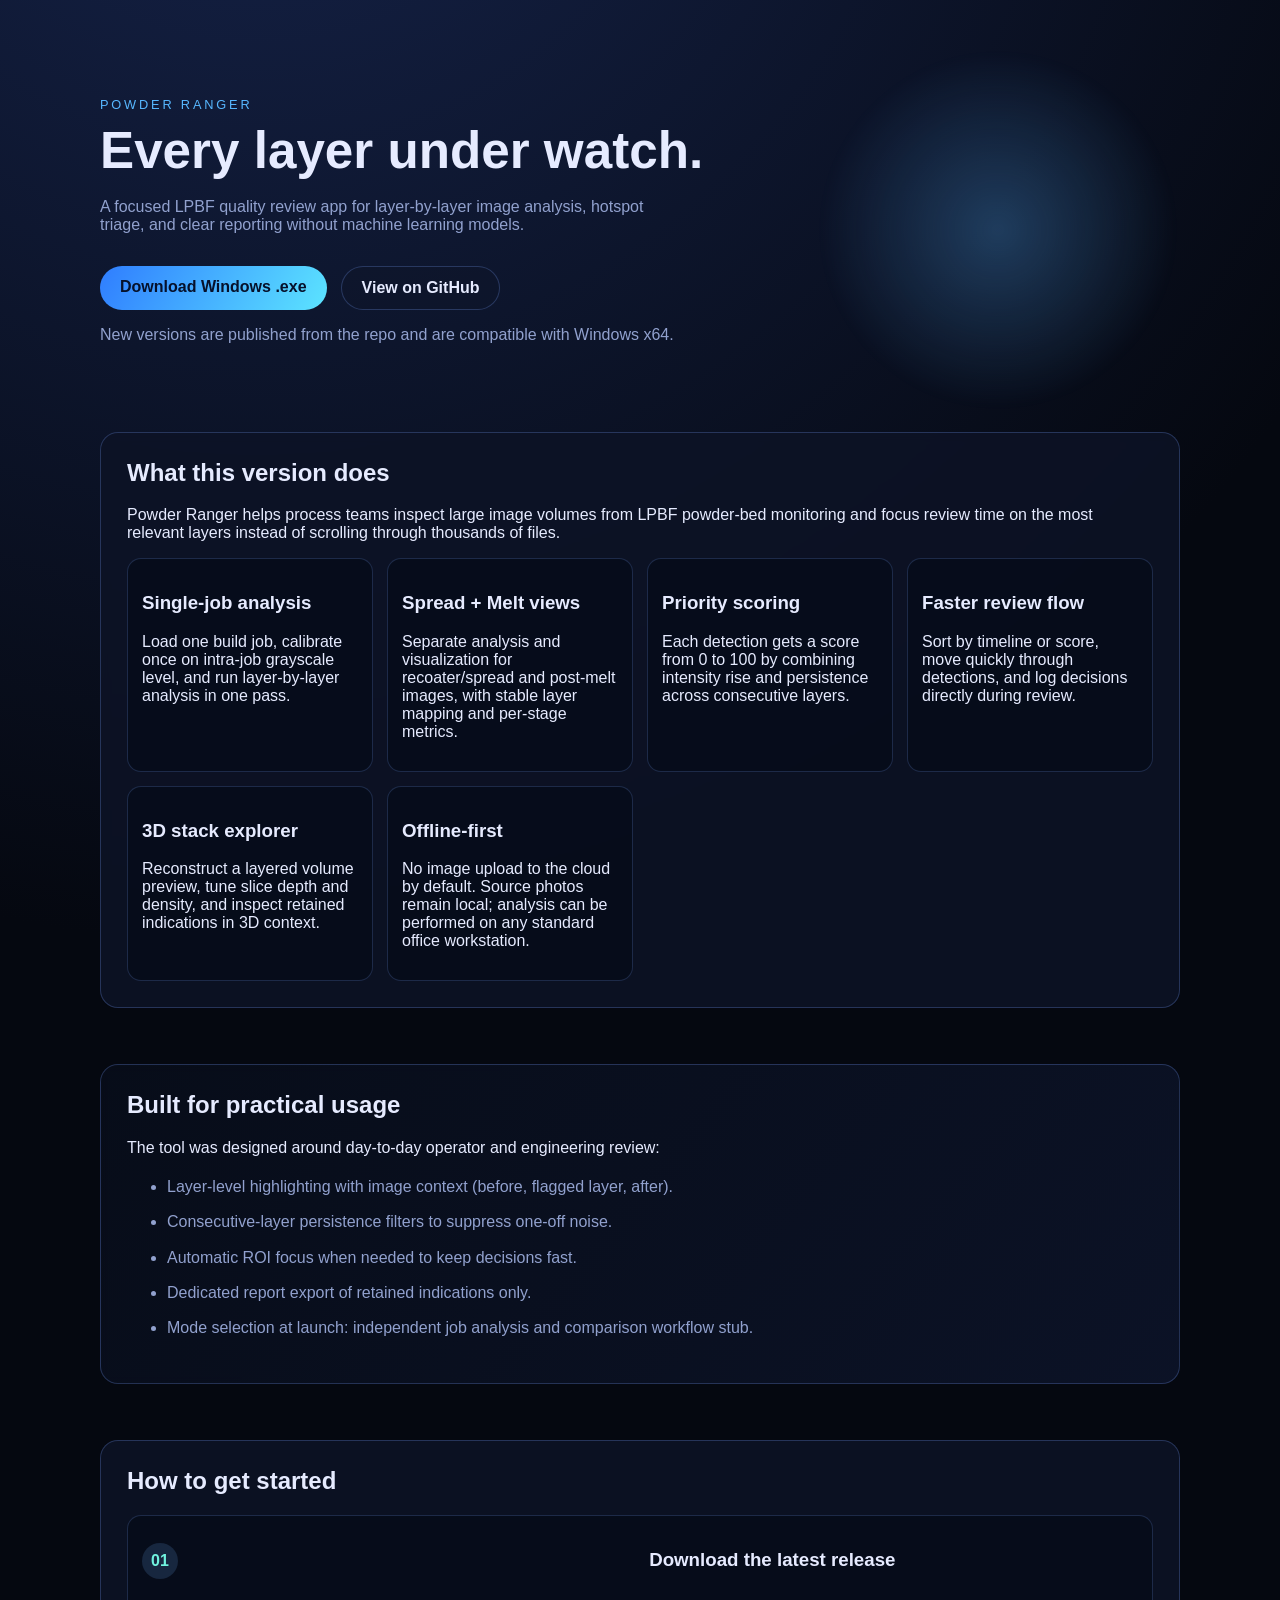
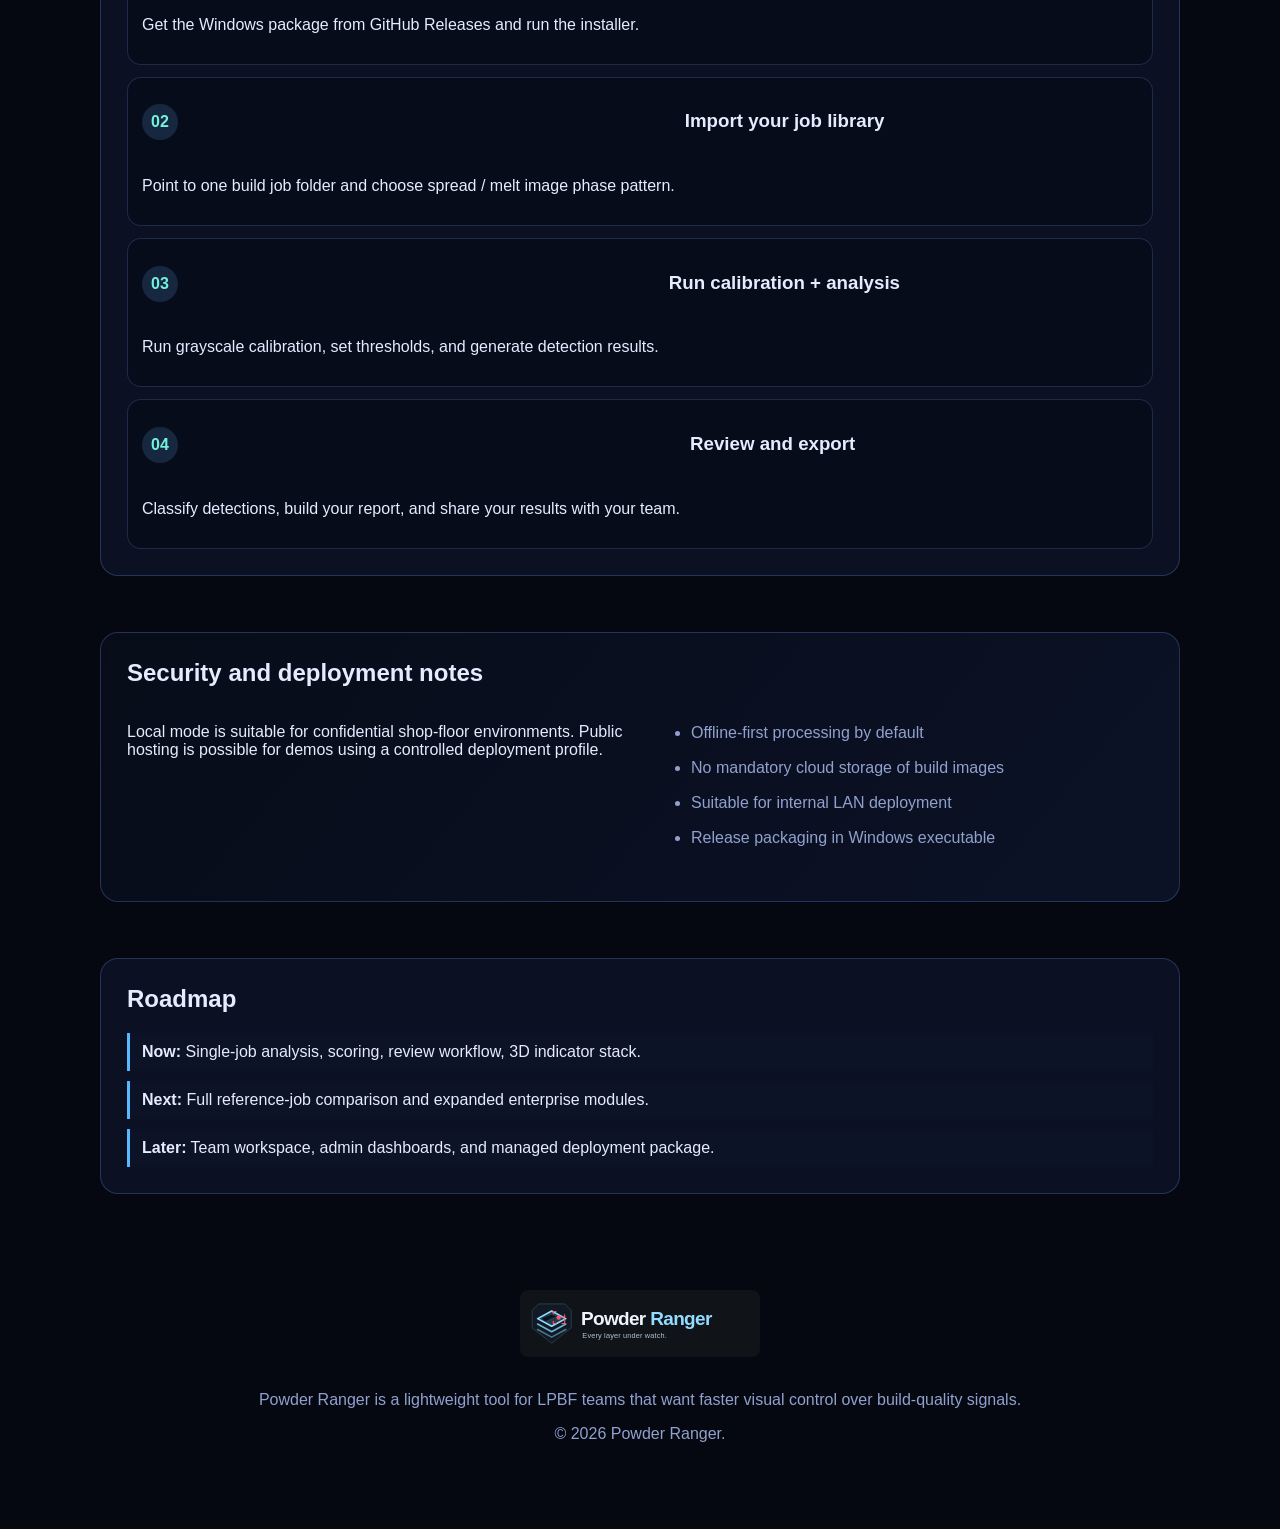
==== docs/index.html @ 80b5e418 "chore: publish clean project snapshot" ====
<!doctype html>
<html lang="en">
<head>
  <meta charset="utf-8" />
  <meta name="viewport" content="width=device-width, initial-scale=1" />
  <title>Powder Ranger — Powders + Layer Monitoring</title>
  <meta
    name="description"
    content="Powder Ranger is an offline LPBF build-monitoring tool for fast visual triage of melt-pool and powder-bed image sequences."
  />
  <link rel="icon" type="image/svg+xml" href="assets/powder-ranger-icon.svg" />
  <link rel="preconnect" href="https://fonts.gstatic.com" />
  <link rel="stylesheet" href="styles.css" />
</head>
<body>
  <header class="hero">
    <div class="container">
      <p class="eyebrow">Powder Ranger</p>
      <h1>Every layer under watch.</h1>
      <p class="subtitle">
        A focused LPBF quality review app for layer-by-layer image analysis, hotspot triage,
        and clear reporting without machine learning models.
      </p>
      <div class="hero-actions">
        <a class="btn btn-primary" href="https://github.com/ideamatch0/POWDER_RANGERS_FREEALM/releases/latest" target="_blank" rel="noopener">
          Download Windows .exe
        </a>
        <a class="btn btn-secondary" href="https://github.com/ideamatch0/POWDER_RANGERS_FREEALM" target="_blank" rel="noopener">
          View on GitHub
        </a>
      </div>
      <p class="muted">
        New versions are published from the repo and are compatible with Windows x64.
      </p>
    </div>
    <div class="glow" aria-hidden="true"></div>
  </header>

  <main>
    <section class="container section">
      <h2>What this version does</h2>
      <p>
        Powder Ranger helps process teams inspect large image volumes from LPBF powder-bed monitoring
        and focus review time on the most relevant layers instead of scrolling through thousands of files.
      </p>
      <div class="grid cards">
        <article>
          <h3>Single-job analysis</h3>
          <p>
            Load one build job, calibrate once on intra-job grayscale level, and run layer-by-layer
            analysis in one pass.
          </p>
        </article>
        <article>
          <h3>Spread + Melt views</h3>
          <p>
            Separate analysis and visualization for recoater/spread and post-melt images, with stable layer mapping and
            per-stage metrics.
          </p>
        </article>
        <article>
          <h3>Priority scoring</h3>
          <p>
            Each detection gets a score from 0 to 100 by combining intensity rise and persistence across
            consecutive layers.
          </p>
        </article>
        <article>
          <h3>Faster review flow</h3>
          <p>
            Sort by timeline or score, move quickly through detections, and log decisions directly
            during review.
          </p>
        </article>
        <article>
          <h3>3D stack explorer</h3>
          <p>
            Reconstruct a layered volume preview, tune slice depth and density, and inspect retained indications
            in 3D context.
          </p>
        </article>
        <article>
          <h3>Offline-first</h3>
          <p>
            No image upload to the cloud by default. Source photos remain local; analysis can be performed on any
            standard office workstation.
          </p>
        </article>
      </div>
    </section>

    <section class="container section alt">
      <h2>Built for practical usage</h2>
      <div class="feature-list">
        <p>
          The tool was designed around day-to-day operator and engineering review:
        </p>
        <ul>
          <li>Layer-level highlighting with image context (before, flagged layer, after).</li>
          <li>Consecutive-layer persistence filters to suppress one-off noise.</li>
          <li>Automatic ROI focus when needed to keep decisions fast.</li>
          <li>Dedicated report export of retained indications only.</li>
          <li>Mode selection at launch: independent job analysis and comparison workflow stub.</li>
        </ul>
      </div>
    </section>

    <section class="container section">
      <h2>How to get started</h2>
      <div class="steps">
        <article>
          <span>01</span>
          <h3>Download the latest release</h3>
          <p>Get the Windows package from GitHub Releases and run the installer.</p>
        </article>
        <article>
          <span>02</span>
          <h3>Import your job library</h3>
          <p>Point to one build job folder and choose spread / melt image phase pattern.</p>
        </article>
        <article>
          <span>03</span>
          <h3>Run calibration + analysis</h3>
          <p>Run grayscale calibration, set thresholds, and generate detection results.</p>
        </article>
        <article>
          <span>04</span>
          <h3>Review and export</h3>
          <p>Classify detections, build your report, and share your results with your team.</p>
        </article>
      </div>
    </section>

    <section class="container section alt">
      <h2>Security and deployment notes</h2>
      <div class="grid split">
        <p>
          Local mode is suitable for confidential shop-floor environments.
          Public hosting is possible for demos using a controlled deployment profile.
        </p>
        <ul>
          <li>Offline-first processing by default</li>
          <li>No mandatory cloud storage of build images</li>
          <li>Suitable for internal LAN deployment</li>
          <li>Release packaging in Windows executable</li>
        </ul>
      </div>
    </section>

    <section class="container section">
      <h2>Roadmap</h2>
      <div class="timeline">
        <div><strong>Now:</strong> Single-job analysis, scoring, review workflow, 3D indicator stack.</div>
        <div><strong>Next:</strong> Full reference-job comparison and expanded enterprise modules.</div>
        <div><strong>Later:</strong> Team workspace, admin dashboards, and managed deployment package.</div>
      </div>
    </section>
  </main>

  <footer>
    <div class="container">
      <img src="assets/powder-ranger-logo.svg" alt="Powder Ranger logo" />
      <p>Powder Ranger is a lightweight tool for LPBF teams that want faster visual control over build-quality signals.</p>
      <p>© <span id="year"></span> Powder Ranger.</p>
    </div>
  </footer>

  <script>
    document.getElementById('year').textContent = new Date().getFullYear();
  </script>
</body>
</html>
---- docs/styles.css ----
:root {
  --bg: #050810;
  --panel: rgba(14, 19, 38, 0.85);
  --text: #e6ebff;
  --muted: #91a1ce;
  --brand: #57b7ff;
  --brand-2: #70f2de;
  --line: rgba(120, 160, 255, 0.25);
  --ok: #72ffb8;
}

* {
  box-sizing: border-box;
}

html,
body {
  margin: 0;
  padding: 0;
  font-family: "Trebuchet MS", "Segoe UI", Arial, sans-serif;
  background: radial-gradient(circle at 20% -10%, #16244c 0%, var(--bg) 35%),
    linear-gradient(140deg, #081029 0%, #03050c 60%);
  color: var(--text);
}

a {
  color: var(--text);
  text-decoration: none;
}

.container {
  width: min(1080px, calc(100% - 48px));
  margin: 0 auto;
}

.hero {
  position: relative;
  padding: 84px 0 72px;
  overflow: hidden;
}

.eyebrow {
  color: var(--brand);
  letter-spacing: 0.22em;
  font-size: 0.8rem;
  text-transform: uppercase;
  margin-bottom: 12px;
}

h1 {
  font-size: clamp(2rem, 4vw, 3.6rem);
  margin: 0;
  line-height: 1.05;
}

.subtitle {
  max-width: 66ch;
  color: var(--muted);
  margin: 20px 0 32px;
}

.hero-actions {
  display: flex;
  gap: 14px;
  flex-wrap: wrap;
}

.btn {
  display: inline-block;
  padding: 12px 20px;
  border-radius: 999px;
  font-weight: 600;
}

.btn-primary {
  background: linear-gradient(120deg, #2f7dff, #5ce4ff);
  color: #06112b;
}

.btn-secondary {
  border: 1px solid var(--line);
  background: rgba(16, 22, 42, 0.55);
}

.muted {
  color: var(--muted);
  margin-top: 16px;
}

.glow {
  position: absolute;
  width: 360px;
  height: 360px;
  background: radial-gradient(circle, rgba(88, 178, 255, 0.28) 0%, transparent 70%);
  top: 50px;
  right: 8%;
  filter: blur(4px);
}

.section {
  margin-bottom: 56px;
  padding: 26px;
  border: 1px solid var(--line);
  border-radius: 18px;
  background: var(--panel);
  backdrop-filter: blur(5px);
}

.section h2 {
  margin-top: 0;
}

.cards {
  display: grid;
  grid-template-columns: repeat(auto-fit, minmax(220px, 1fr));
  gap: 14px;
}

.cards article,
.steps article {
  border: 1px solid rgba(120, 160, 255, 0.2);
  border-radius: 14px;
  padding: 14px;
  background: rgba(6, 11, 24, 0.65);
}

.feature-list ul,
.split ul {
  margin-top: 12px;
  color: var(--muted);
  line-height: 1.7;
}

.steps {
  display: grid;
  gap: 12px;
}

.steps article {
  display: grid;
  grid-template-columns: auto 1fr;
  gap: 10px;
  align-items: baseline;
}

.steps span {
  width: 36px;
  height: 36px;
  border-radius: 50%;
  display: inline-flex;
  align-items: center;
  justify-content: center;
  background: rgba(113, 181, 255, 0.16);
  color: var(--brand-2);
  font-weight: 700;
}

.split {
  display: grid;
  grid-template-columns: 1fr 1fr;
  gap: 22px;
  align-items: start;
}

.timeline {
  display: grid;
  gap: 10px;
}

.timeline div {
  padding: 10px 12px;
  background: rgba(16, 22, 42, 0.55);
  border-left: 3px solid var(--brand);
}

main .alt {
  background: linear-gradient(130deg, rgba(8, 13, 26, 0.88), rgba(14, 21, 44, 0.82));
}

footer {
  padding: 40px 0 70px;
  text-align: center;
  color: var(--muted);
}

footer img {
  max-width: 240px;
  margin-bottom: 14px;
}

li {
  margin-bottom: 8px;
}

@media (max-width: 780px) {
  .split {
    grid-template-columns: 1fr;
  }

  .container {
    width: min(1080px, calc(100% - 24px));
  }
}
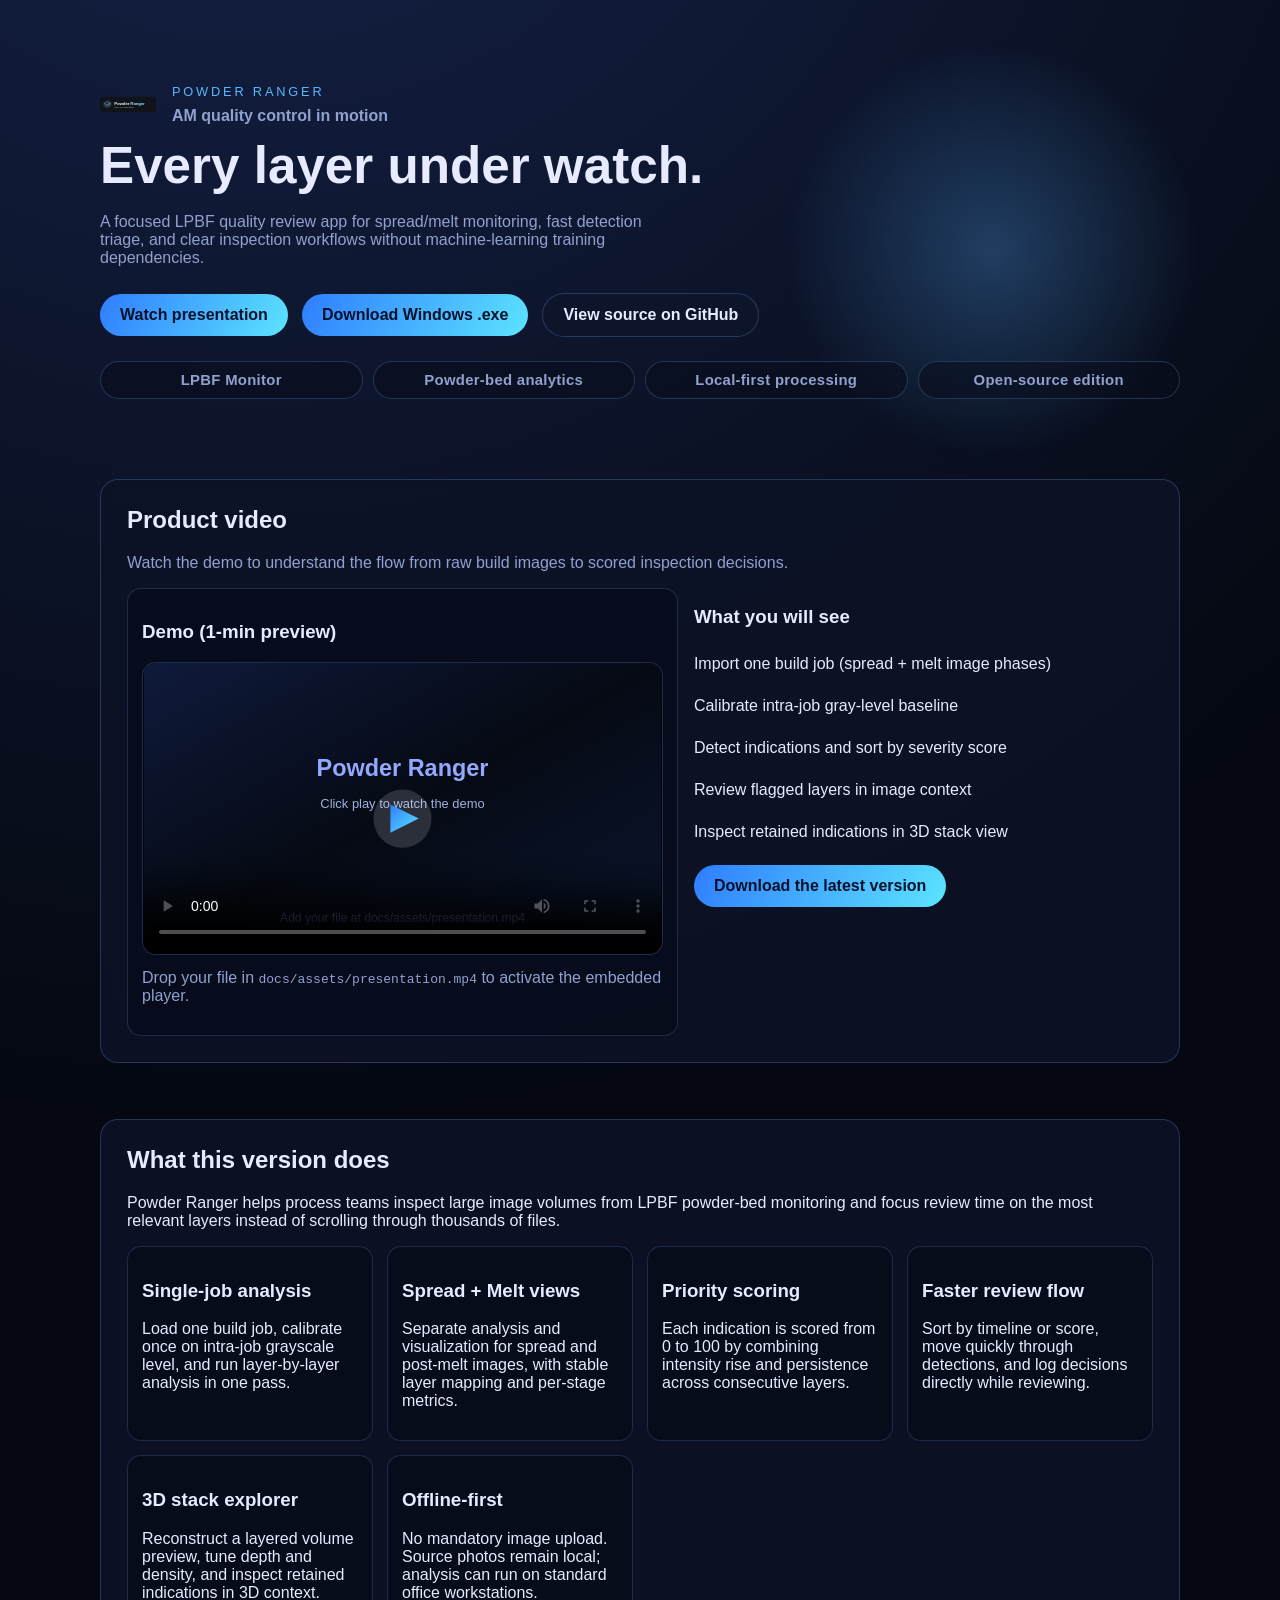
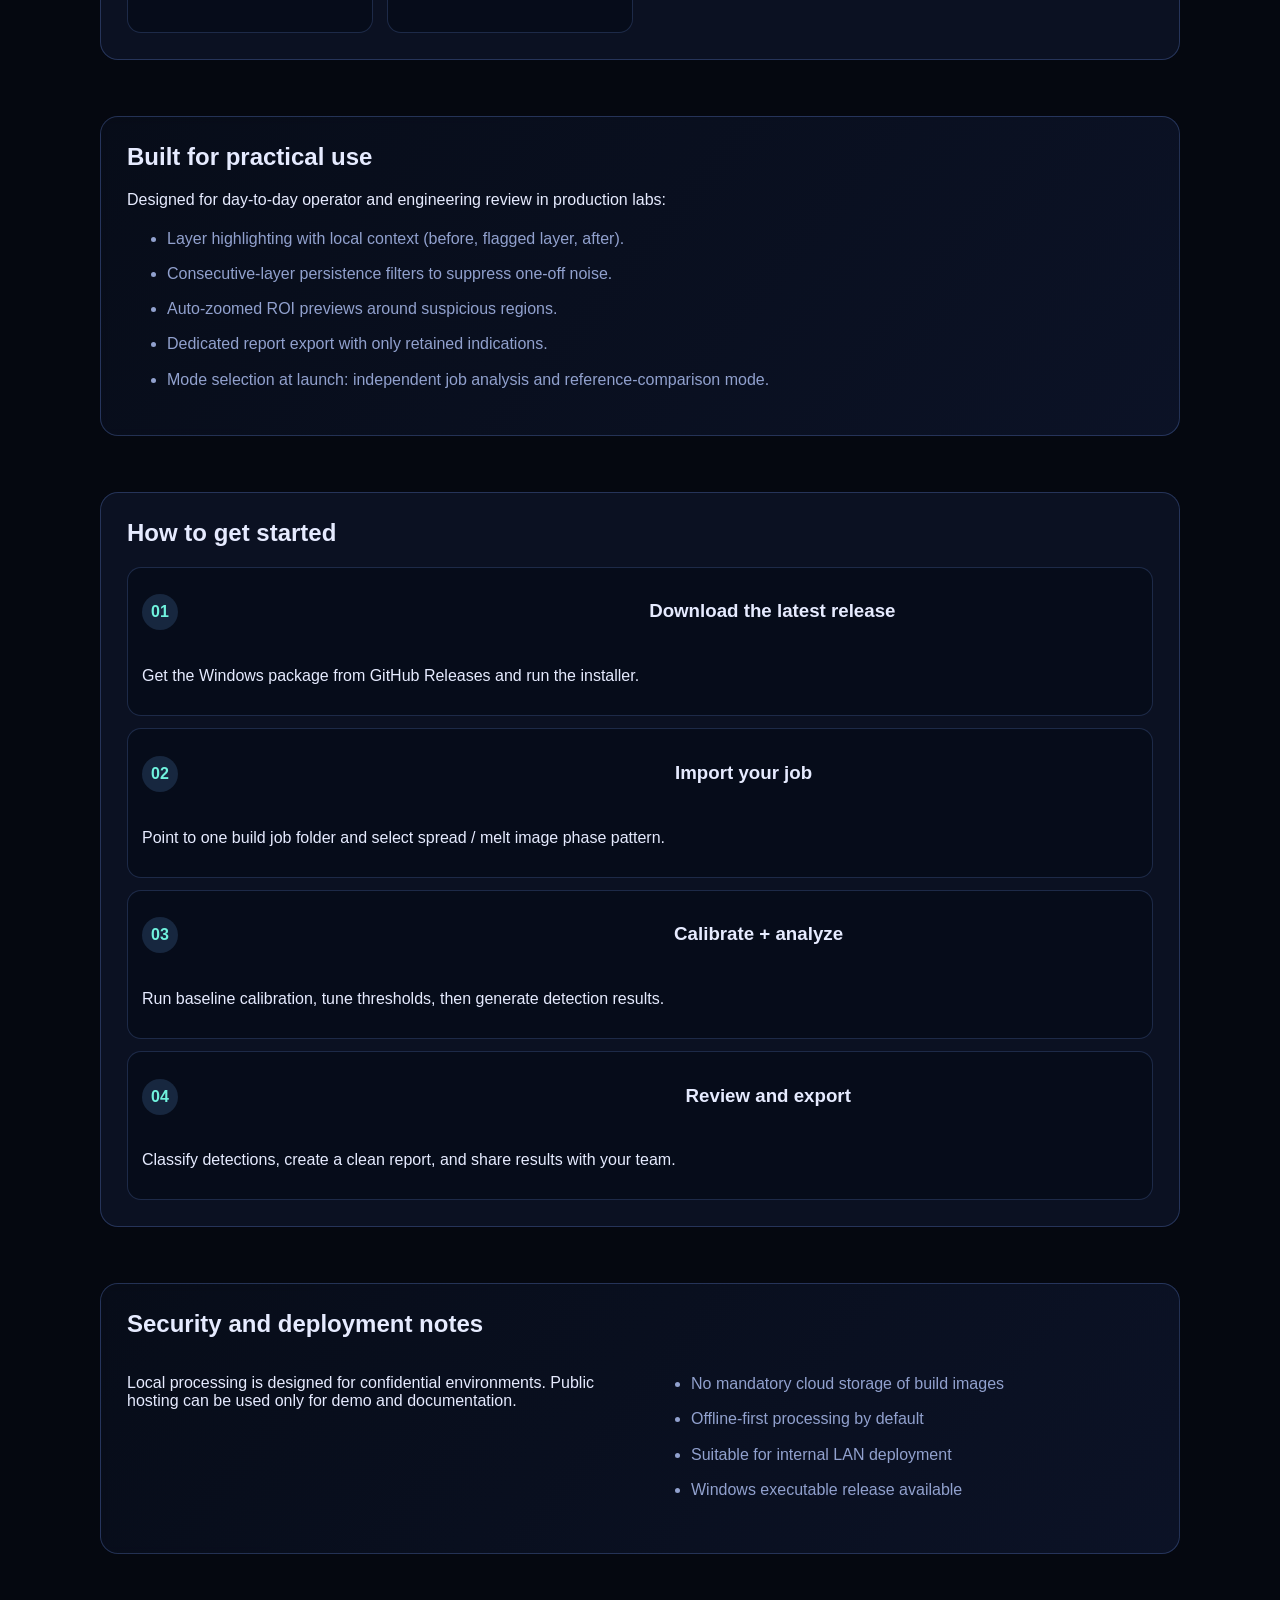
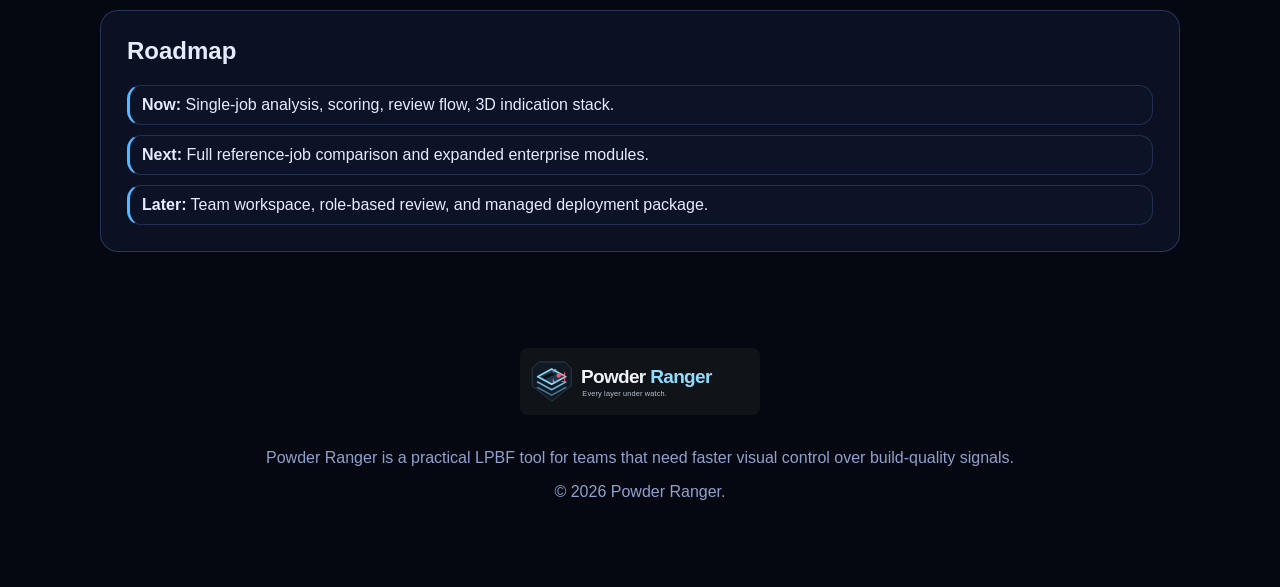
==== commit c0682399: "feat: enrich landing page with logos, hero updates and demo media section" ====
--- a/docs/index.html
+++ b/docs/index.html
@@ -3,10 +3,10 @@
 <head>
   <meta charset="utf-8" />
   <meta name="viewport" content="width=device-width, initial-scale=1" />
-  <title>Powder Ranger — Powders + Layer Monitoring</title>
+  <title>Powder Ranger — Every Layer Under Watch</title>
   <meta
     name="description"
-    content="Powder Ranger is an offline LPBF build-monitoring tool for fast visual triage of melt-pool and powder-bed image sequences."
+    content="Powder Ranger is an offline LPBF build-monitoring platform for fast visual triage of layer-by-layer image sequences, with scoring, persistence filtering and 3D indication mapping."
   />
   <link rel="icon" type="image/svg+xml" href="assets/powder-ranger-icon.svg" />
   <link rel="preconnect" href="https://fonts.gstatic.com" />
@@ -14,93 +14,131 @@
 </head>
 <body>
   <header class="hero">
-    <div class="container">
-      <p class="eyebrow">Powder Ranger</p>
+    <div class="container hero-content">
+      <div class="hero-brand-row">
+        <img class="hero-logo" src="assets/powder-ranger-logo.svg" alt="Powder Ranger logo" />
+        <div>
+          <p class="eyebrow">Powder Ranger</p>
+          <p class="hero-kicker">AM quality control in motion</p>
+        </div>
+      </div>
+
       <h1>Every layer under watch.</h1>
       <p class="subtitle">
-        A focused LPBF quality review app for layer-by-layer image analysis, hotspot triage,
-        and clear reporting without machine learning models.
+        A focused LPBF quality review app for spread/melt monitoring, fast detection triage, and clear inspection workflows without
+        machine-learning training dependencies.
       </p>
+
       <div class="hero-actions">
+        <a class="btn btn-primary" href="#demo">Watch presentation</a>
         <a class="btn btn-primary" href="https://github.com/ideamatch0/POWDER_RANGERS_FREEALM/releases/latest" target="_blank" rel="noopener">
           Download Windows .exe
         </a>
         <a class="btn btn-secondary" href="https://github.com/ideamatch0/POWDER_RANGERS_FREEALM" target="_blank" rel="noopener">
-          View on GitHub
+          View source on GitHub
         </a>
       </div>
-      <p class="muted">
-        New versions are published from the repo and are compatible with Windows x64.
-      </p>
+
+      <div class="logo-strip" aria-label="Product logos and stack">
+        <div class="logo-pill">LPBF Monitor</div>
+        <div class="logo-pill">Powder-bed analytics</div>
+        <div class="logo-pill">Local-first processing</div>
+        <div class="logo-pill">Open-source edition</div>
+      </div>
     </div>
+
     <div class="glow" aria-hidden="true"></div>
   </header>
 
   <main>
+    <section id="demo" class="container section">
+      <h2>Product video</h2>
+      <p class="muted section-intro">Watch the demo to understand the flow from raw build images to scored inspection decisions.</p>
+      <div class="video-grid">
+        <article class="video-panel">
+          <h3>Demo (1-min preview)</h3>
+          <div class="video-wrap">
+            <video controls preload="metadata" poster="assets/presentation-poster.svg">
+              <source src="assets/presentation.mp4" type="video/mp4" />
+              Your browser does not support the HTML5 video tag.
+            </video>
+            <p class="muted mt-sm">Drop your file in <code>docs/assets/presentation.mp4</code> to activate the embedded player.</p>
+          </div>
+        </article>
+        <article>
+          <h3>What you will see</h3>
+          <ul class="feature-list compact">
+            <li>Import one build job (spread + melt image phases)</li>
+            <li>Calibrate intra-job gray-level baseline</li>
+            <li>Detect indications and sort by severity score</li>
+            <li>Review flagged layers in image context</li>
+            <li>Inspect retained indications in 3D stack view</li>
+          </ul>
+          <a class="btn btn-primary" href="https://github.com/ideamatch0/POWDER_RANGERS_FREEALM/releases/latest" target="_blank" rel="noopener">
+            Download the latest version
+          </a>
+        </article>
+      </div>
+    </section>
+
     <section class="container section">
       <h2>What this version does</h2>
       <p>
-        Powder Ranger helps process teams inspect large image volumes from LPBF powder-bed monitoring
-        and focus review time on the most relevant layers instead of scrolling through thousands of files.
+        Powder Ranger helps process teams inspect large image volumes from LPBF powder-bed monitoring and focus review time on the
+        most relevant layers instead of scrolling through thousands of files.
       </p>
       <div class="grid cards">
         <article>
           <h3>Single-job analysis</h3>
           <p>
-            Load one build job, calibrate once on intra-job grayscale level, and run layer-by-layer
-            analysis in one pass.
+            Load one build job, calibrate once on intra-job grayscale level, and run layer-by-layer analysis in one pass.
           </p>
         </article>
         <article>
           <h3>Spread + Melt views</h3>
           <p>
-            Separate analysis and visualization for recoater/spread and post-melt images, with stable layer mapping and
-            per-stage metrics.
+            Separate analysis and visualization for spread and post-melt images, with stable layer mapping and per-stage metrics.
           </p>
         </article>
         <article>
           <h3>Priority scoring</h3>
           <p>
-            Each detection gets a score from 0 to 100 by combining intensity rise and persistence across
-            consecutive layers.
+            Each indication is scored from 0 to 100 by combining intensity rise and persistence across consecutive layers.
           </p>
         </article>
         <article>
           <h3>Faster review flow</h3>
           <p>
-            Sort by timeline or score, move quickly through detections, and log decisions directly
-            during review.
+            Sort by timeline or score, move quickly through detections, and log decisions directly while reviewing.
           </p>
         </article>
         <article>
           <h3>3D stack explorer</h3>
           <p>
-            Reconstruct a layered volume preview, tune slice depth and density, and inspect retained indications
-            in 3D context.
+            Reconstruct a layered volume preview, tune depth and density, and inspect retained indications in 3D context.
           </p>
         </article>
         <article>
           <h3>Offline-first</h3>
           <p>
-            No image upload to the cloud by default. Source photos remain local; analysis can be performed on any
-            standard office workstation.
+            No mandatory image upload. Source photos remain local; analysis can run on standard office workstations.
           </p>
         </article>
       </div>
     </section>
 
     <section class="container section alt">
-      <h2>Built for practical usage</h2>
+      <h2>Built for practical use</h2>
       <div class="feature-list">
         <p>
-          The tool was designed around day-to-day operator and engineering review:
+          Designed for day-to-day operator and engineering review in production labs:
         </p>
         <ul>
-          <li>Layer-level highlighting with image context (before, flagged layer, after).</li>
+          <li>Layer highlighting with local context (before, flagged layer, after).</li>
           <li>Consecutive-layer persistence filters to suppress one-off noise.</li>
-          <li>Automatic ROI focus when needed to keep decisions fast.</li>
-          <li>Dedicated report export of retained indications only.</li>
-          <li>Mode selection at launch: independent job analysis and comparison workflow stub.</li>
+          <li>Auto-zoomed ROI previews around suspicious regions.</li>
+          <li>Dedicated report export with only retained indications.</li>
+          <li>Mode selection at launch: independent job analysis and reference-comparison mode.</li>
         </ul>
       </div>
     </section>
@@ -115,18 +153,18 @@
         </article>
         <article>
           <span>02</span>
-          <h3>Import your job library</h3>
-          <p>Point to one build job folder and choose spread / melt image phase pattern.</p>
+          <h3>Import your job</h3>
+          <p>Point to one build job folder and select spread / melt image phase pattern.</p>
         </article>
         <article>
           <span>03</span>
-          <h3>Run calibration + analysis</h3>
-          <p>Run grayscale calibration, set thresholds, and generate detection results.</p>
+          <h3>Calibrate + analyze</h3>
+          <p>Run baseline calibration, tune thresholds, then generate detection results.</p>
         </article>
         <article>
           <span>04</span>
           <h3>Review and export</h3>
-          <p>Classify detections, build your report, and share your results with your team.</p>
+          <p>Classify detections, create a clean report, and share results with your team.</p>
         </article>
       </div>
     </section>
@@ -135,14 +173,13 @@
       <h2>Security and deployment notes</h2>
       <div class="grid split">
         <p>
-          Local mode is suitable for confidential shop-floor environments.
-          Public hosting is possible for demos using a controlled deployment profile.
+          Local processing is designed for confidential environments. Public hosting can be used only for demo and documentation.
         </p>
         <ul>
+          <li>No mandatory cloud storage of build images</li>
           <li>Offline-first processing by default</li>
-          <li>No mandatory cloud storage of build images</li>
           <li>Suitable for internal LAN deployment</li>
-          <li>Release packaging in Windows executable</li>
+          <li>Windows executable release available</li>
         </ul>
       </div>
     </section>
@@ -150,9 +187,9 @@
     <section class="container section">
       <h2>Roadmap</h2>
       <div class="timeline">
-        <div><strong>Now:</strong> Single-job analysis, scoring, review workflow, 3D indicator stack.</div>
+        <div><strong>Now:</strong> Single-job analysis, scoring, review flow, 3D indication stack.</div>
         <div><strong>Next:</strong> Full reference-job comparison and expanded enterprise modules.</div>
-        <div><strong>Later:</strong> Team workspace, admin dashboards, and managed deployment package.</div>
+        <div><strong>Later:</strong> Team workspace, role-based review, and managed deployment package.</div>
       </div>
     </section>
   </main>
@@ -160,7 +197,7 @@
   <footer>
     <div class="container">
       <img src="assets/powder-ranger-logo.svg" alt="Powder Ranger logo" />
-      <p>Powder Ranger is a lightweight tool for LPBF teams that want faster visual control over build-quality signals.</p>
+      <p>Powder Ranger is a practical LPBF tool for teams that need faster visual control over build-quality signals.</p>
       <p>© <span id="year"></span> Powder Ranger.</p>
     </div>
   </footer>
--- a/docs/styles.css
+++ b/docs/styles.css
@@ -39,12 +39,35 @@
   overflow: hidden;
 }
 
+.hero-content {
+  position: relative;
+  z-index: 1;
+}
+
 .eyebrow {
   color: var(--brand);
   letter-spacing: 0.22em;
   font-size: 0.8rem;
   text-transform: uppercase;
-  margin-bottom: 12px;
+  margin: 0;
+}
+
+.hero-kicker {
+  margin: 8px 0 0;
+  color: var(--muted);
+  font-weight: 600;
+}
+
+.hero-brand-row {
+  display: flex;
+  align-items: center;
+  gap: 16px;
+  margin-bottom: 14px;
+}
+
+.hero-logo {
+  width: 56px;
+  height: auto;
 }
 
 h1 {
@@ -56,13 +79,14 @@
 .subtitle {
   max-width: 66ch;
   color: var(--muted);
-  margin: 20px 0 32px;
+  margin: 20px 0 26px;
 }
 
 .hero-actions {
   display: flex;
   gap: 14px;
   flex-wrap: wrap;
+  align-items: center;
 }
 
 .btn {
@@ -84,17 +108,43 @@
 
 .muted {
   color: var(--muted);
-  margin-top: 16px;
+}
+
+.mt-sm {
+  margin-top: 10px;
 }
 
 .glow {
   position: absolute;
-  width: 360px;
-  height: 360px;
+  width: 420px;
+  height: 420px;
   background: radial-gradient(circle, rgba(88, 178, 255, 0.28) 0%, transparent 70%);
-  top: 50px;
-  right: 8%;
+  top: 40px;
+  right: 6%;
   filter: blur(4px);
+}
+
+.logo-strip {
+  display: grid;
+  grid-template-columns: repeat(auto-fit, minmax(170px, 1fr));
+  gap: 10px;
+  margin-top: 24px;
+}
+
+.logo-pill {
+  padding: 10px 14px;
+  border-radius: 999px;
+  border: 1px solid var(--line);
+  background: rgba(8, 13, 26, 0.55);
+  color: var(--muted);
+  text-align: center;
+  font-weight: 600;
+  letter-spacing: 0.02em;
+  font-size: 0.93rem;
+}
+
+main {
+  padding-top: 8px;
 }
 
 .section {
@@ -110,6 +160,10 @@
   margin-top: 0;
 }
 
+.section-intro {
+  margin-top: 0;
+}
+
 .cards {
   display: grid;
   grid-template-columns: repeat(auto-fit, minmax(220px, 1fr));
@@ -117,7 +171,10 @@
 }
 
 .cards article,
-.steps article {
+.steps article,
+.logo-tile,
+.video-panel,
+.timeline div {
   border: 1px solid rgba(120, 160, 255, 0.2);
   border-radius: 14px;
   padding: 14px;
@@ -129,6 +186,37 @@
   margin-top: 12px;
   color: var(--muted);
   line-height: 1.7;
+}
+
+.feature-list.compact {
+  list-style: none;
+  padding-left: 0;
+}
+
+.feature-list.compact li {
+  padding: 8px 0 8px 0;
+}
+
+.video-grid {
+  display: grid;
+  grid-template-columns: 1.2fr 1fr;
+  gap: 16px;
+}
+
+.video-wrap {
+  margin-top: 12px;
+}
+
+.video-wrap video,
+.video-wrap iframe {
+  width: 100%;
+  border: 1px solid var(--line);
+  border-radius: 14px;
+  background: #02050d;
+}
+
+.video-wrap video {
+  aspect-ratio: 16 / 9;
 }
 
 .steps {
@@ -193,7 +281,8 @@
 }
 
 @media (max-width: 780px) {
-  .split {
+  .split,
+  .video-grid {
     grid-template-columns: 1fr;
   }
 
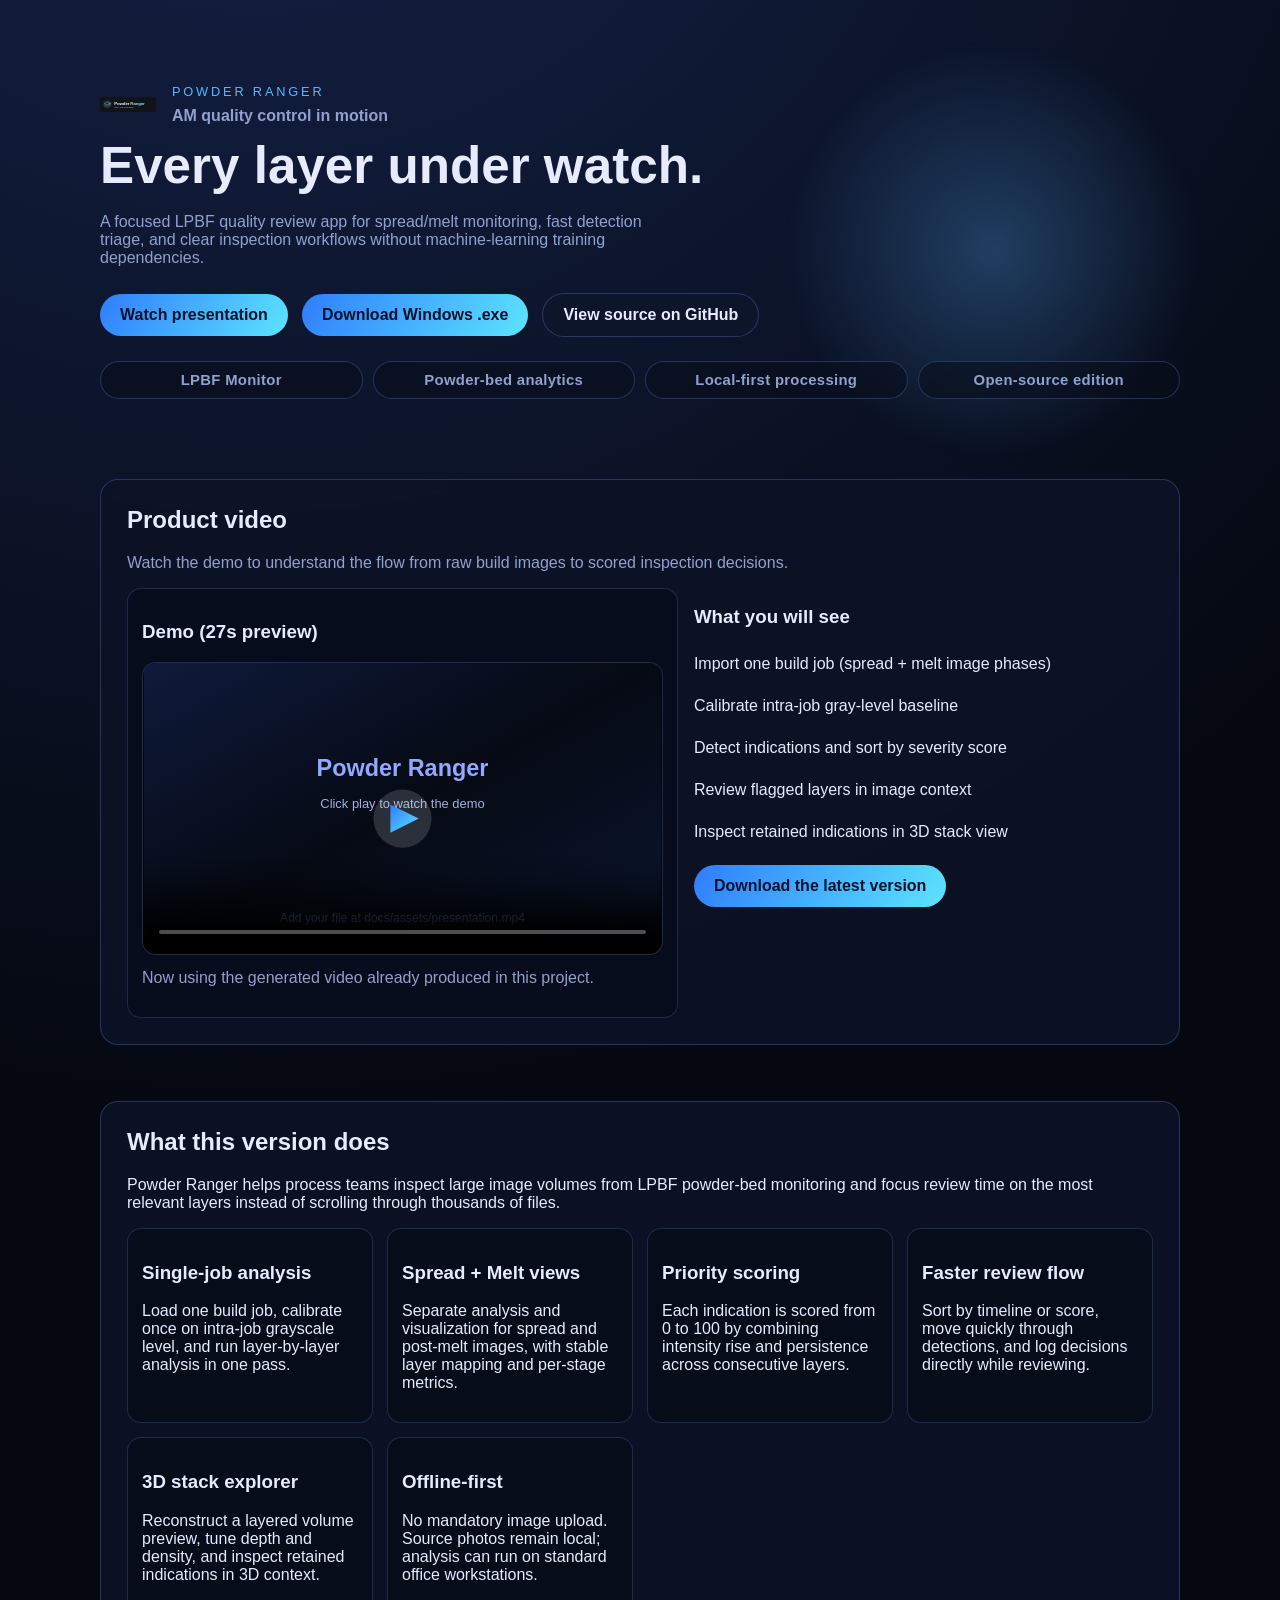
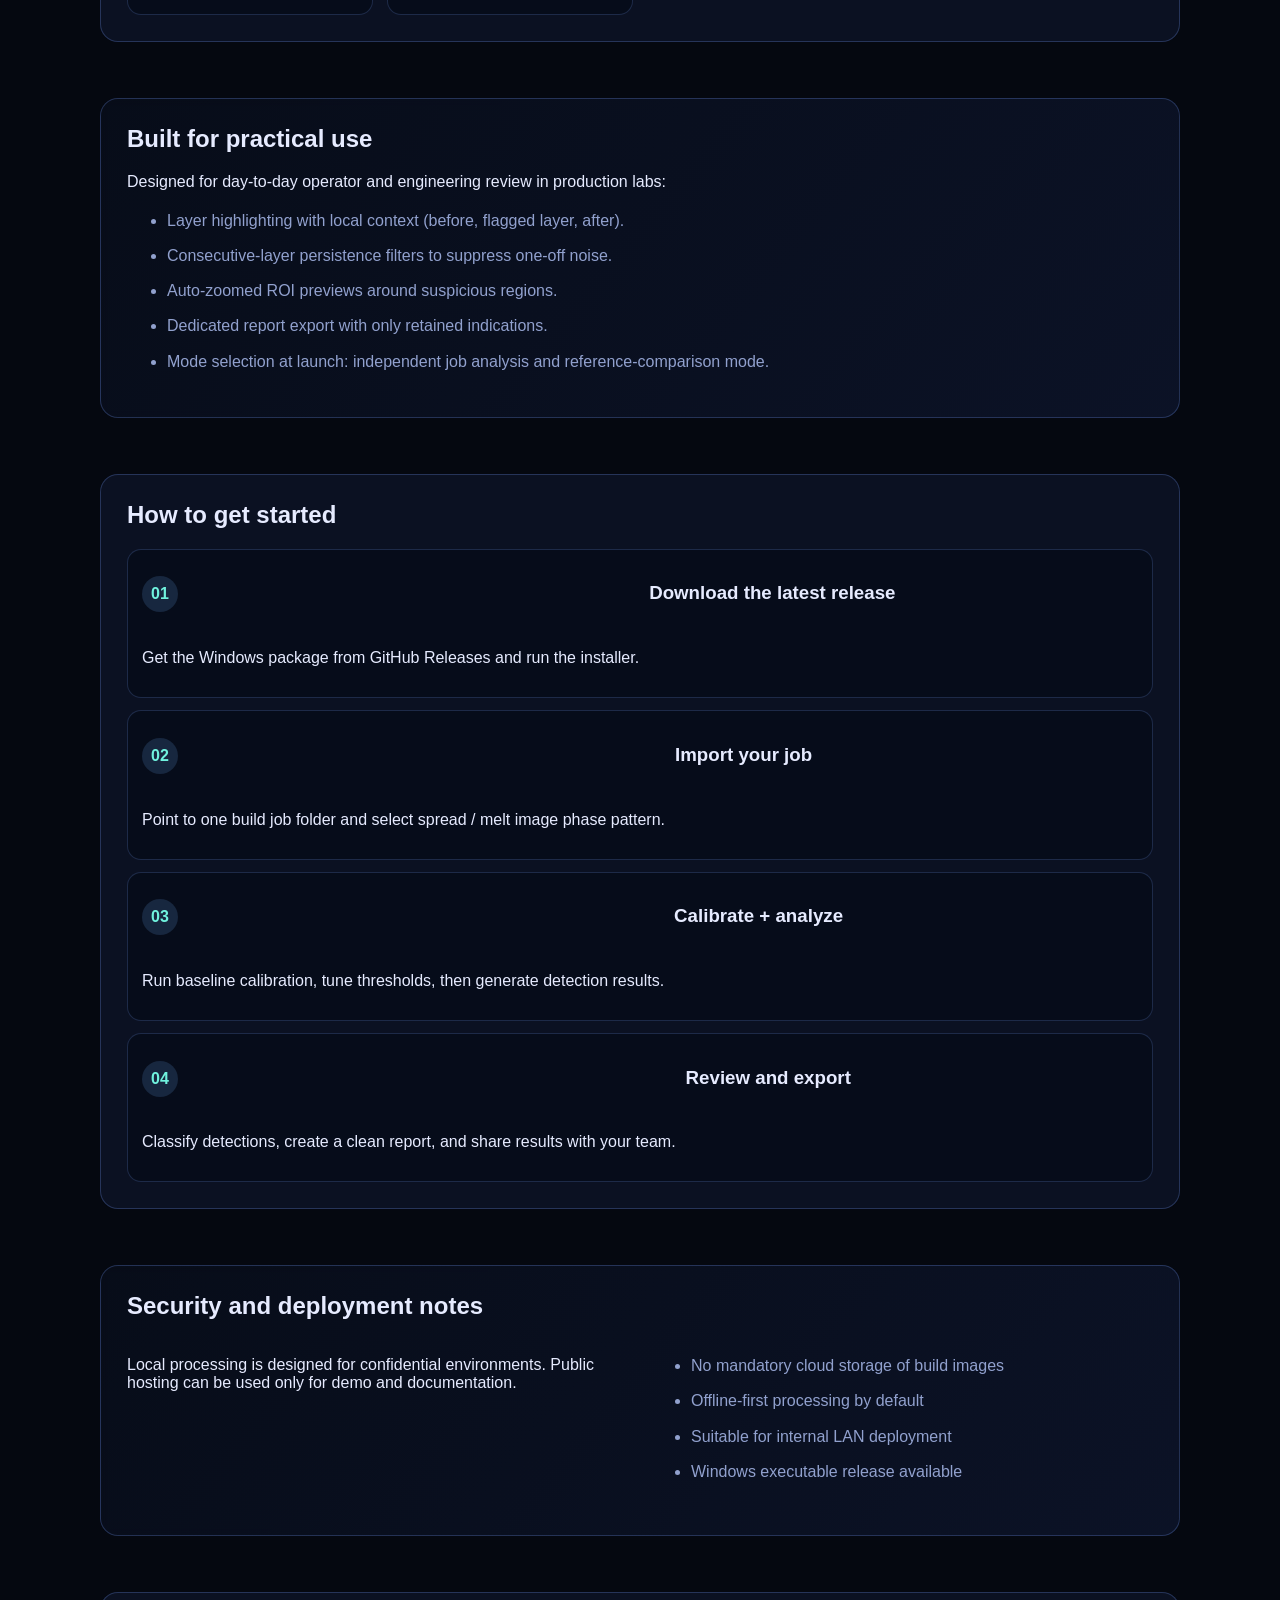
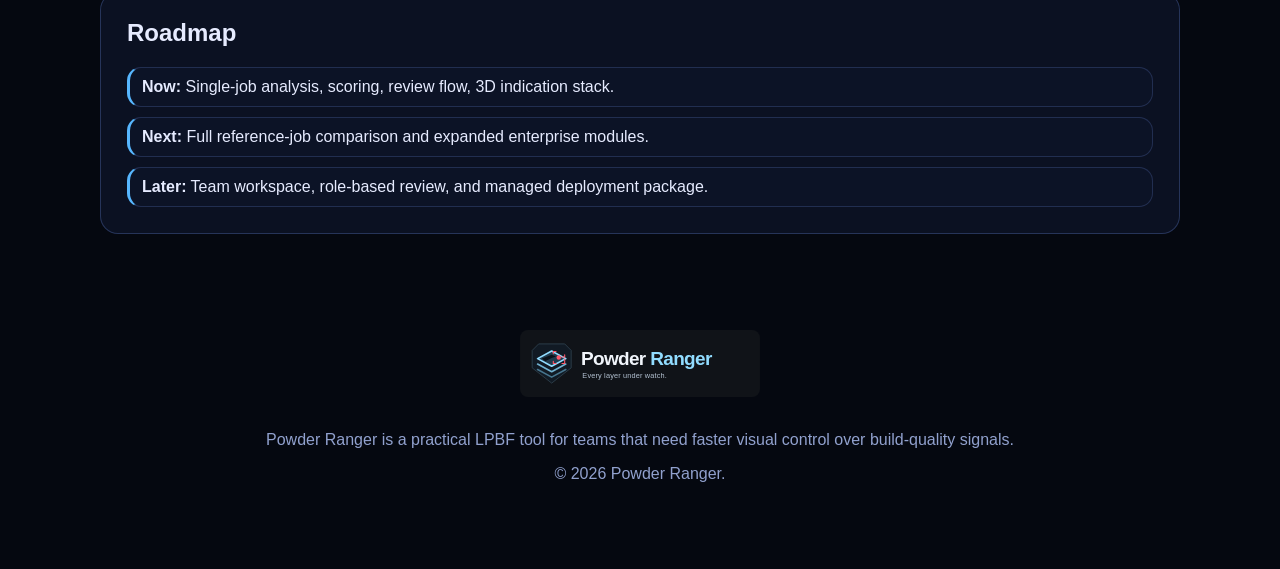
==== commit 74ff9a9b: "Use generated demo video in GitHub Pages landing" ====
--- a/docs/index.html
+++ b/docs/index.html
@@ -56,13 +56,13 @@
       <p class="muted section-intro">Watch the demo to understand the flow from raw build images to scored inspection decisions.</p>
       <div class="video-grid">
         <article class="video-panel">
-          <h3>Demo (1-min preview)</h3>
+          <h3>Demo (27s preview)</h3>
           <div class="video-wrap">
             <video controls preload="metadata" poster="assets/presentation-poster.svg">
               <source src="assets/presentation.mp4" type="video/mp4" />
               Your browser does not support the HTML5 video tag.
             </video>
-            <p class="muted mt-sm">Drop your file in <code>docs/assets/presentation.mp4</code> to activate the embedded player.</p>
+            <p class="muted mt-sm">Now using the generated video already produced in this project.</p>
           </div>
         </article>
         <article>
@@ -207,3 +207,4 @@
   </script>
 </body>
 </html>
+
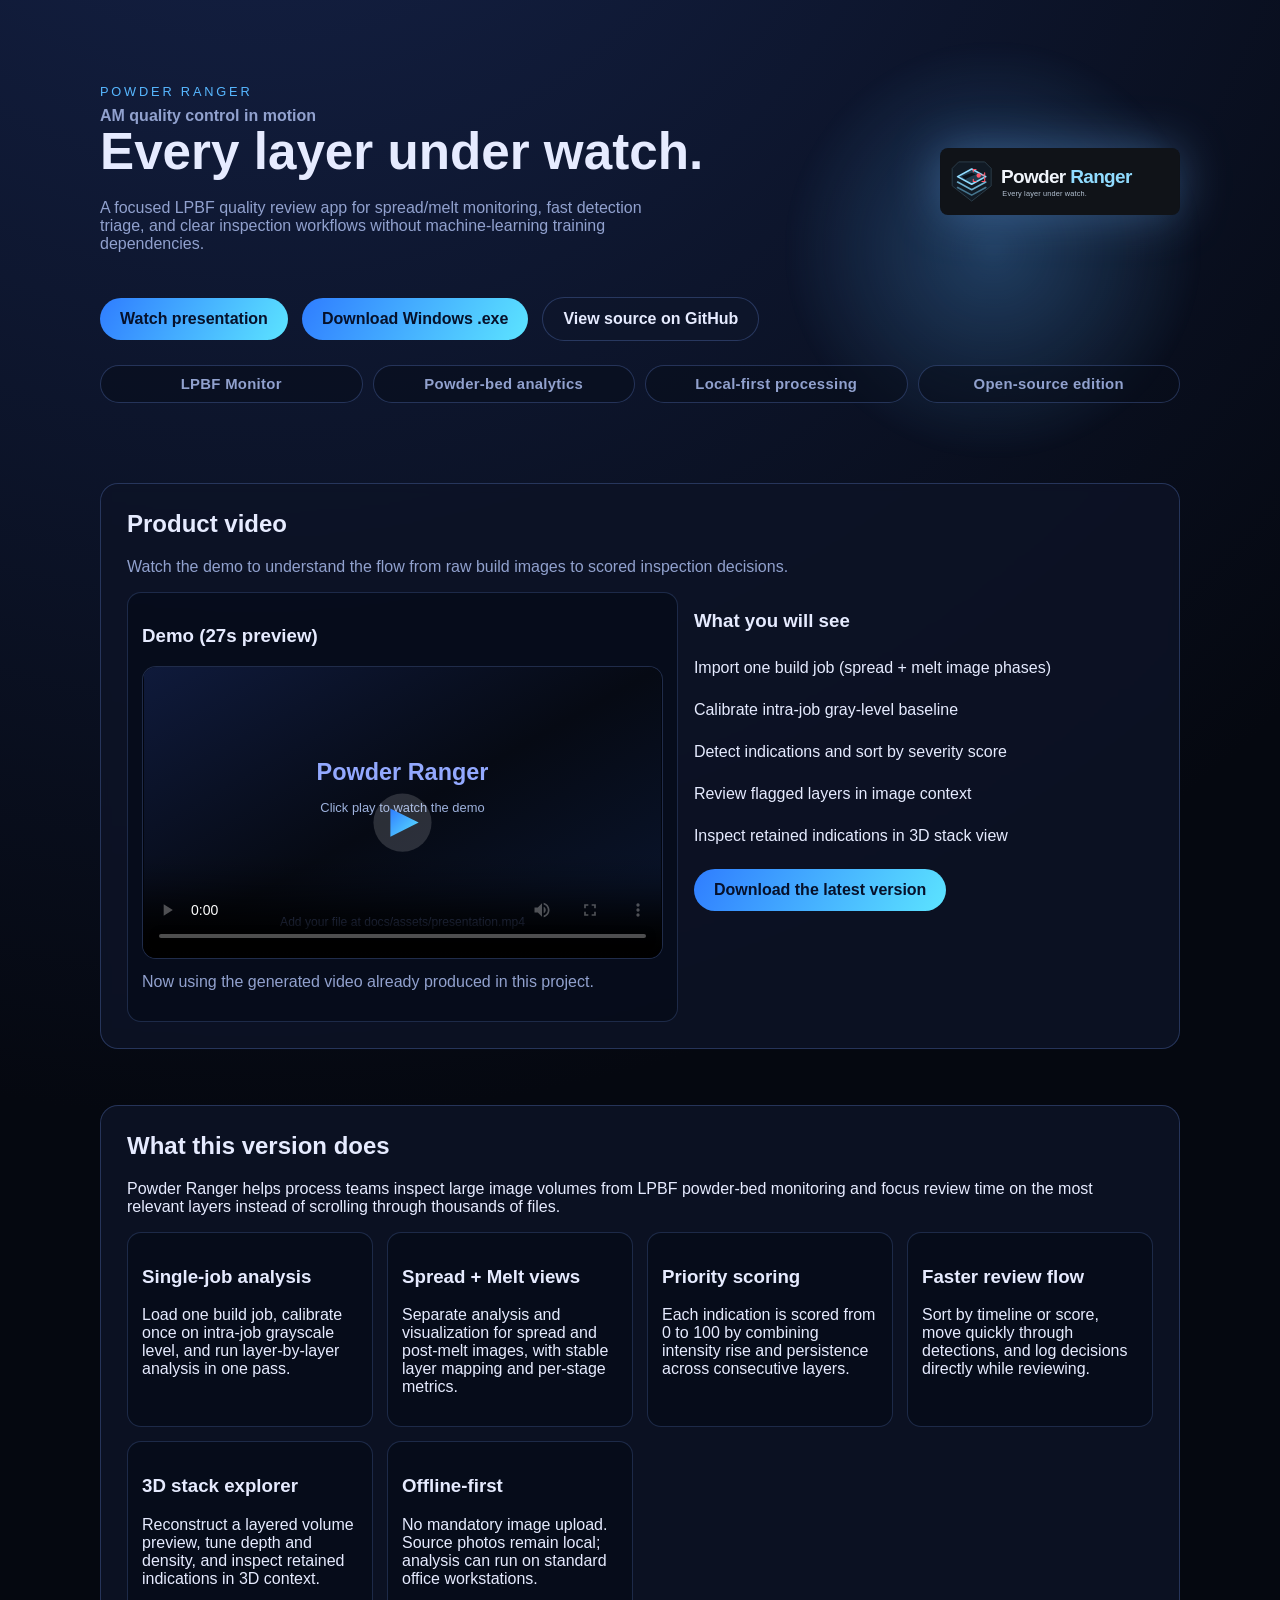
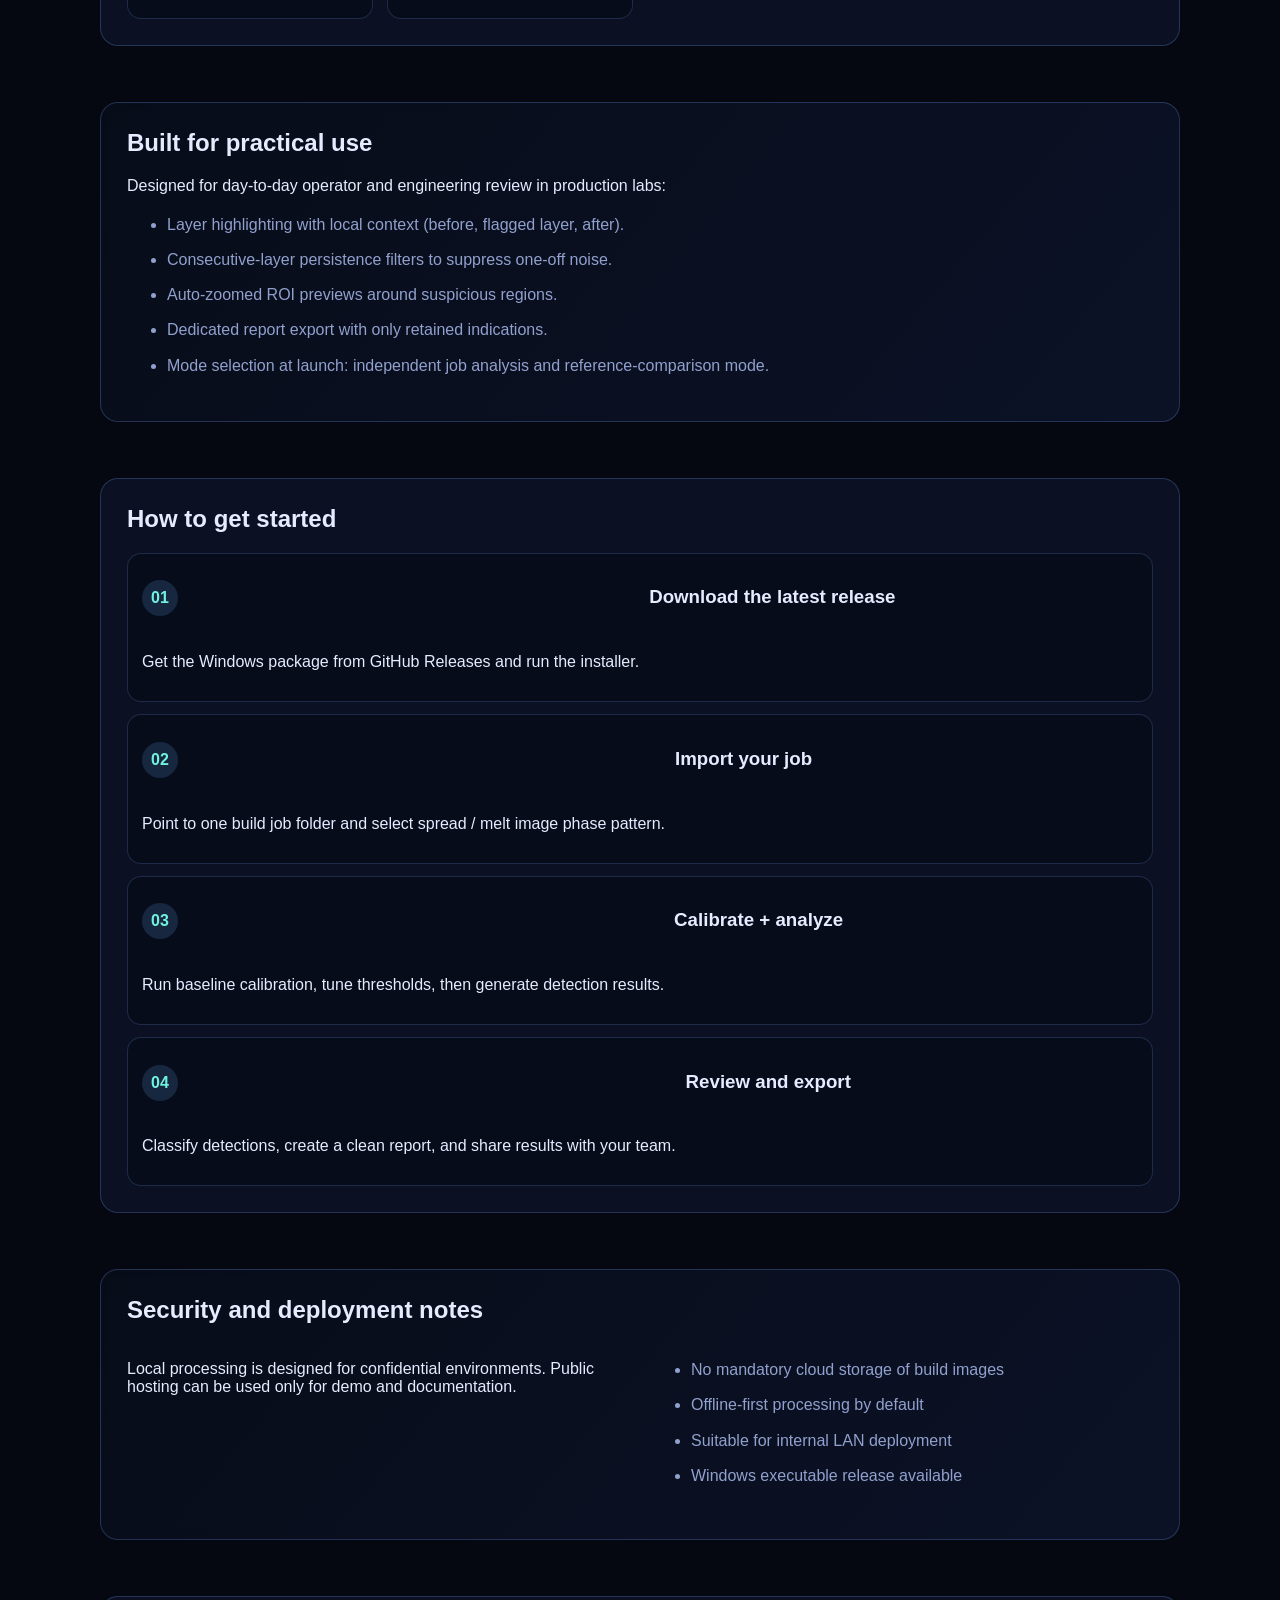
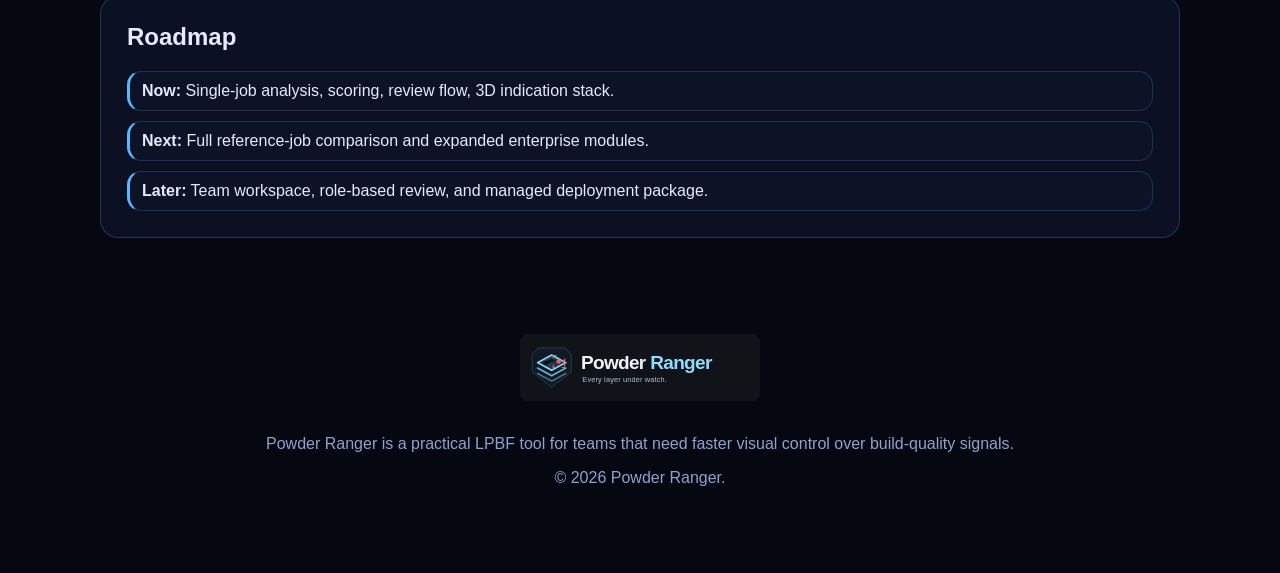
==== commit da47c0da: "Refine landing hero layout with large logo beside headline" ====
--- a/docs/index.html
+++ b/docs/index.html
@@ -15,19 +15,18 @@
 <body>
   <header class="hero">
     <div class="container hero-content">
-      <div class="hero-brand-row">
-        <img class="hero-logo" src="assets/powder-ranger-logo.svg" alt="Powder Ranger logo" />
+      <div class="hero-title-row">
         <div>
           <p class="eyebrow">Powder Ranger</p>
           <p class="hero-kicker">AM quality control in motion</p>
+          <h1>Every layer under watch.</h1>
+          <p class="subtitle">
+            A focused LPBF quality review app for spread/melt monitoring, fast detection triage, and clear inspection workflows without
+            machine-learning training dependencies.
+          </p>
         </div>
-      </div>
-
-      <h1>Every layer under watch.</h1>
-      <p class="subtitle">
-        A focused LPBF quality review app for spread/melt monitoring, fast detection triage, and clear inspection workflows without
-        machine-learning training dependencies.
-      </p>
+        <img class="hero-logo-large" src="assets/powder-ranger-logo.svg" alt="Powder Ranger logo" />
+      </div>
 
       <div class="hero-actions">
         <a class="btn btn-primary" href="#demo">Watch presentation</a>
--- a/docs/styles.css
+++ b/docs/styles.css
@@ -44,6 +44,14 @@
   z-index: 1;
 }
 
+.hero-title-row {
+  display: grid;
+  grid-template-columns: 1fr auto;
+  gap: 24px;
+  align-items: center;
+  margin-bottom: 18px;
+}
+
 .eyebrow {
   color: var(--brand);
   letter-spacing: 0.22em;
@@ -65,9 +73,11 @@
   margin-bottom: 14px;
 }
 
-.hero-logo {
-  width: 56px;
+.hero-logo-large {
+  width: clamp(120px, 22vw, 240px);
   height: auto;
+  justify-self: end;
+  filter: drop-shadow(0 0 24px rgba(114, 183, 255, 0.35));
 }
 
 h1 {
@@ -289,4 +299,17 @@
   .container {
     width: min(1080px, calc(100% - 24px));
   }
-}
+
+  .hero-title-row {
+    grid-template-columns: 1fr;
+  }
+
+  .hero-logo-large {
+    width: 130px;
+    justify-self: start;
+  }
+
+  h1 {
+    font-size: clamp(2rem, 9vw, 2.7rem);
+  }
+}
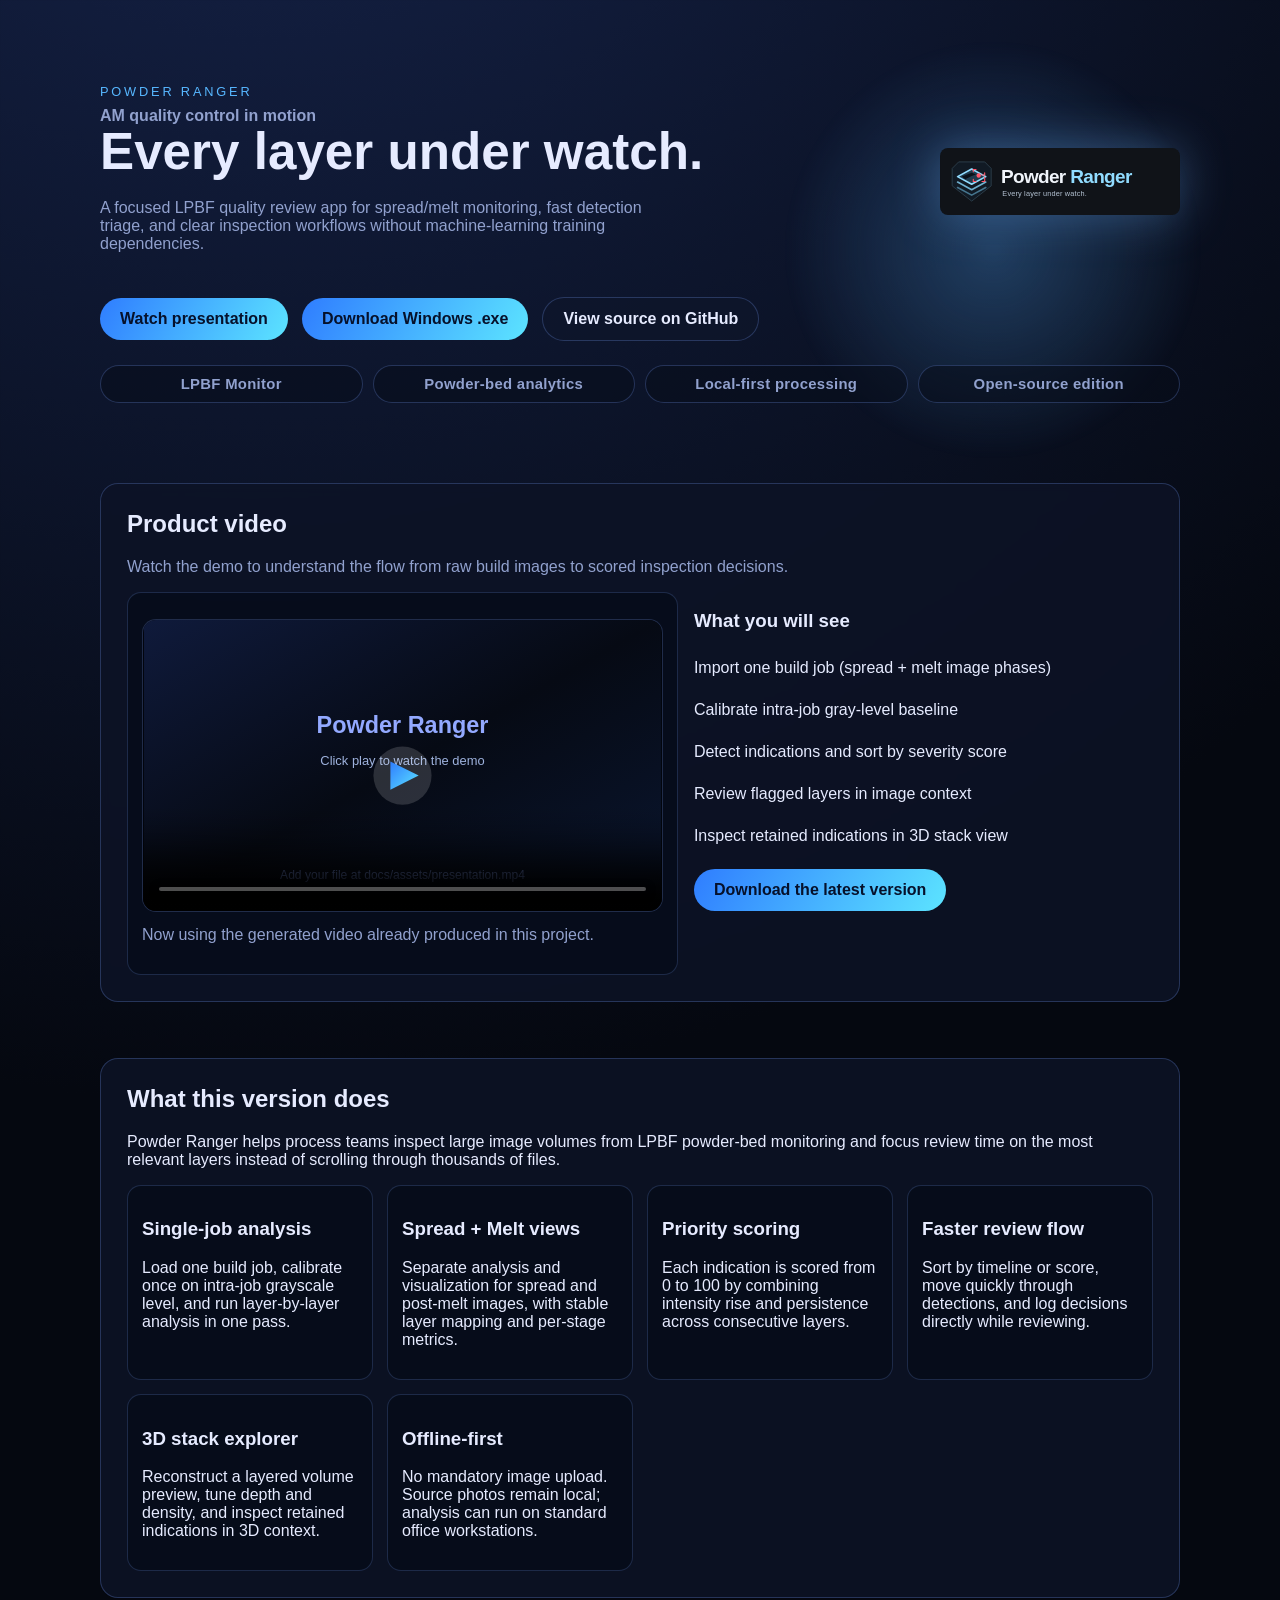
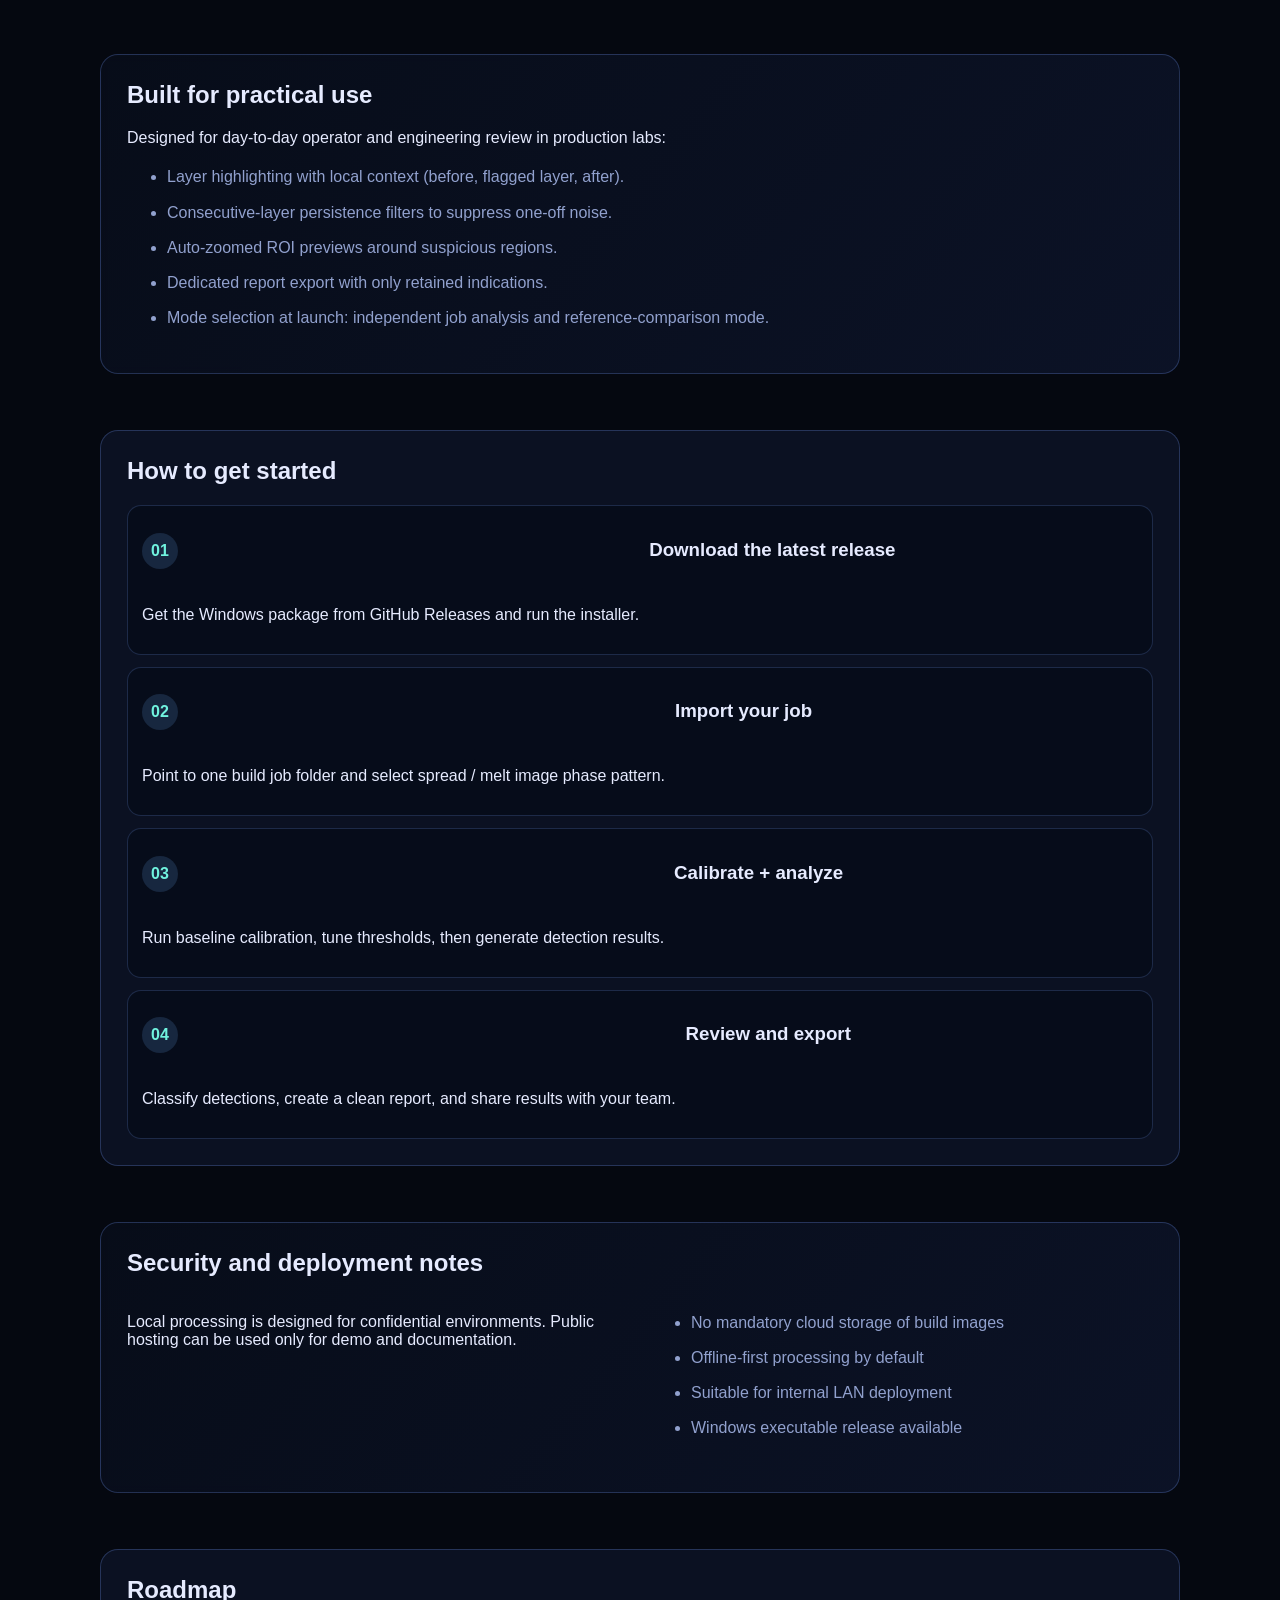
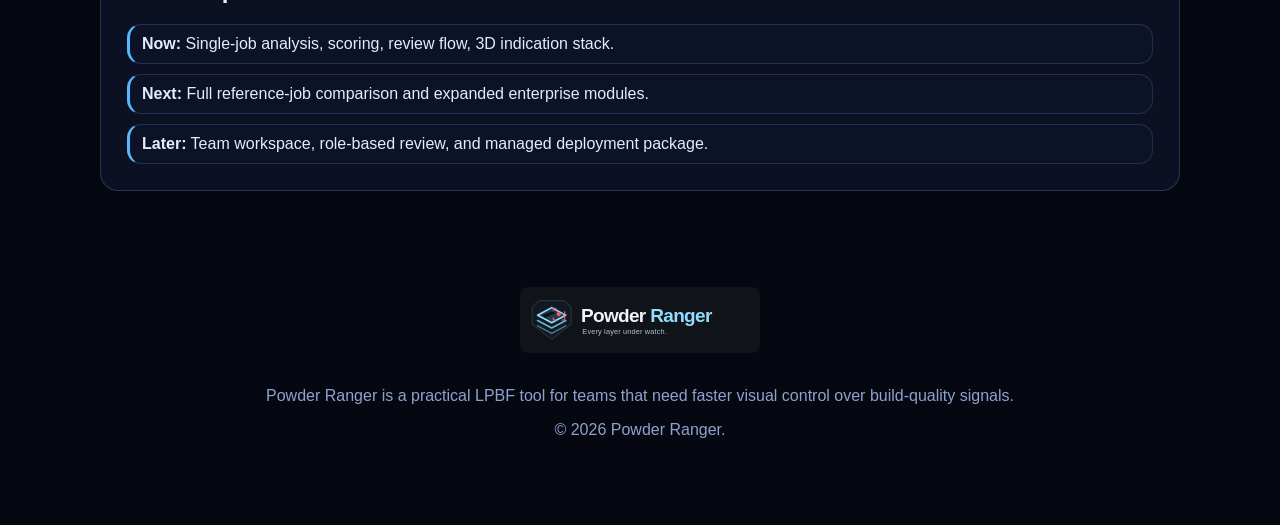
==== commit 52f7afe8: "Auto-play landing demo video and remove demo label" ====
--- a/docs/index.html
+++ b/docs/index.html
@@ -55,9 +55,8 @@
       <p class="muted section-intro">Watch the demo to understand the flow from raw build images to scored inspection decisions.</p>
       <div class="video-grid">
         <article class="video-panel">
-          <h3>Demo (27s preview)</h3>
           <div class="video-wrap">
-            <video controls preload="metadata" poster="assets/presentation-poster.svg">
+            <video controls autoplay muted playsinline preload="auto" poster="assets/presentation-poster.svg">
               <source src="assets/presentation.mp4" type="video/mp4" />
               Your browser does not support the HTML5 video tag.
             </video>
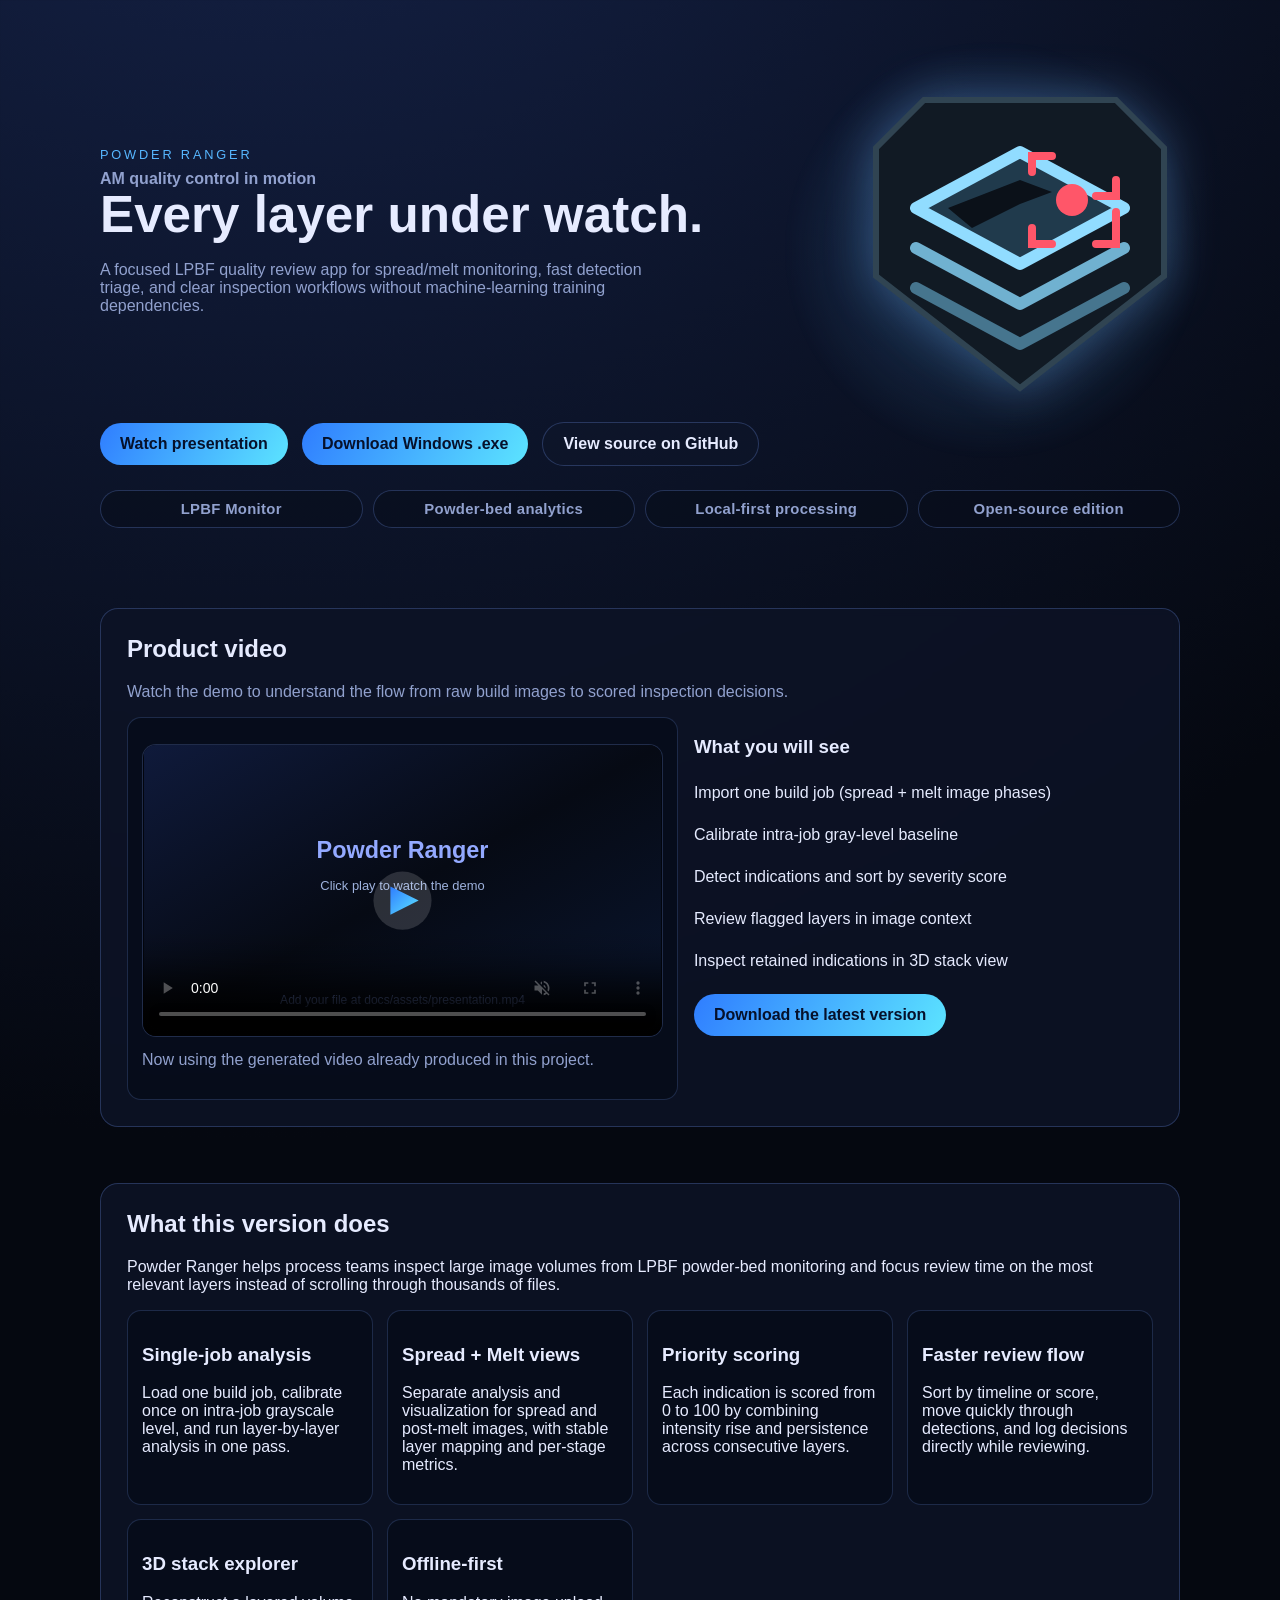
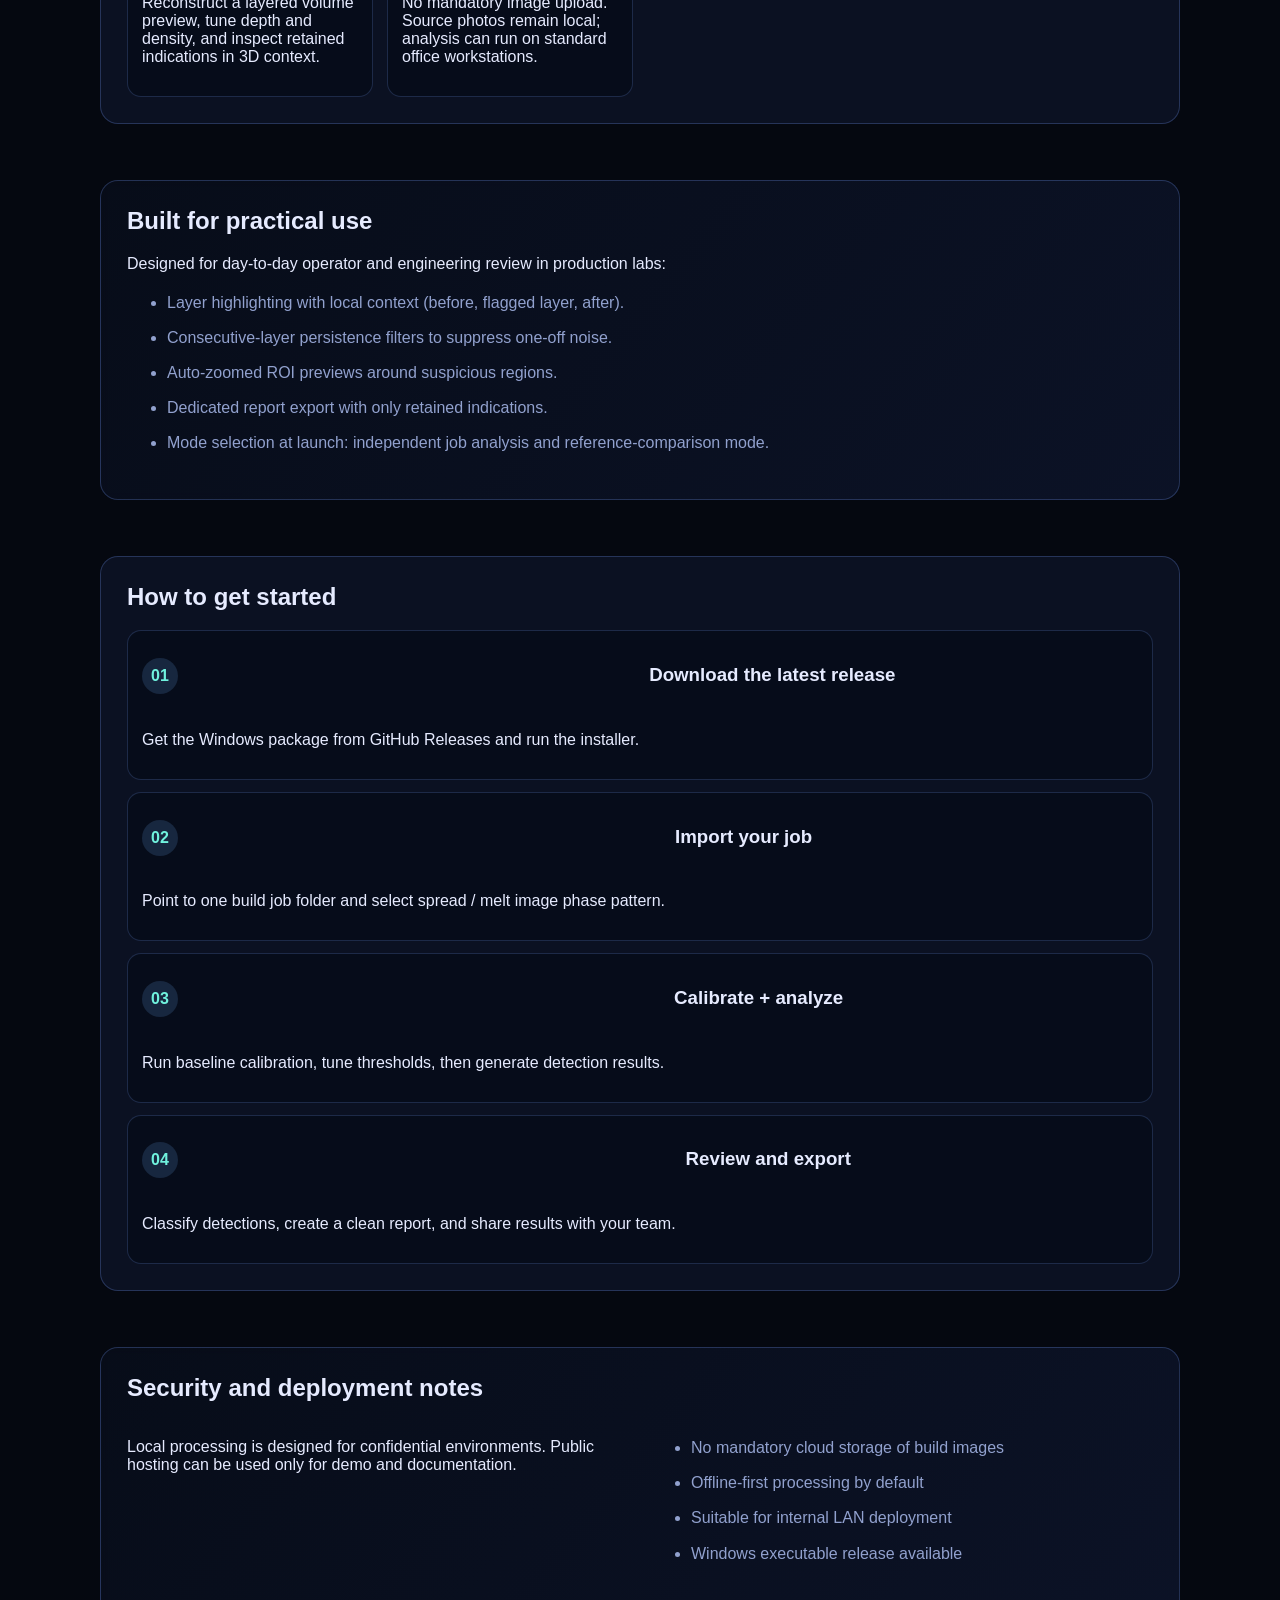
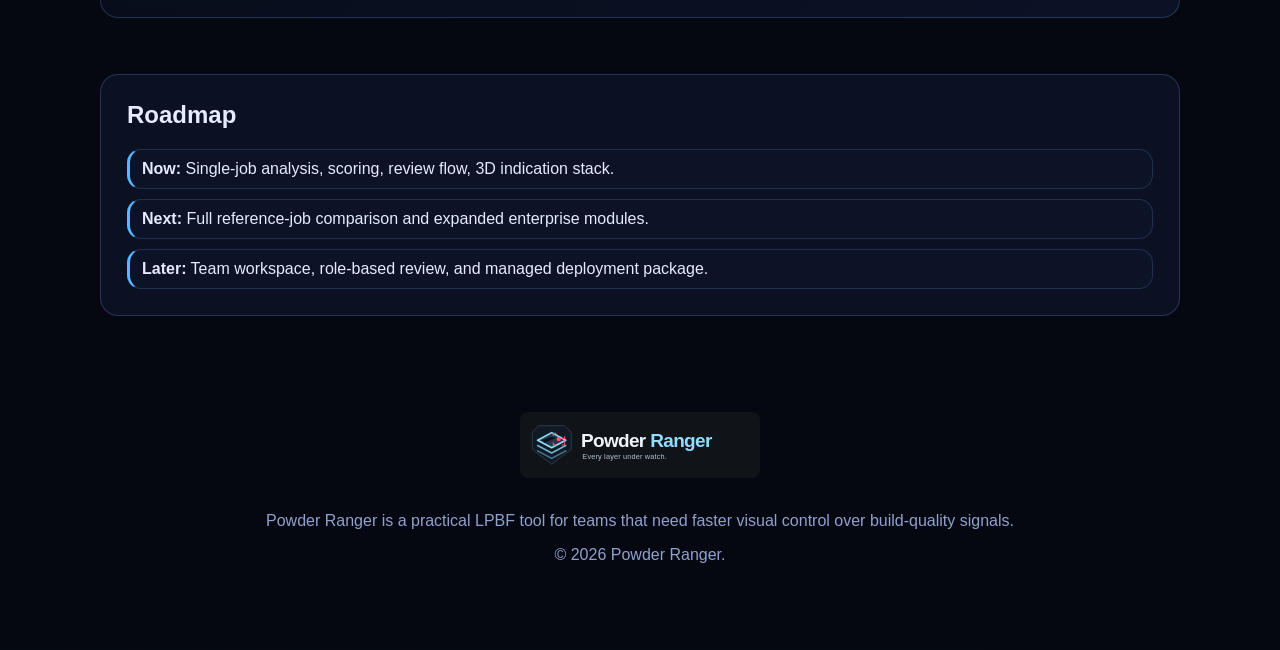
==== commit 604a6d59: "Use large shield icon on hero right for improved landing layout" ====
--- a/docs/index.html
+++ b/docs/index.html
@@ -25,7 +25,7 @@
             machine-learning training dependencies.
           </p>
         </div>
-        <img class="hero-logo-large" src="assets/powder-ranger-logo.svg" alt="Powder Ranger logo" />
+        <img class="hero-logo-large" src="assets/powder-ranger-icon.svg" alt="Powder Ranger icon" />
       </div>
 
       <div class="hero-actions">
--- a/docs/styles.css
+++ b/docs/styles.css
@@ -74,9 +74,10 @@
 }
 
 .hero-logo-large {
-  width: clamp(120px, 22vw, 240px);
+  width: clamp(150px, 26vw, 320px);
   height: auto;
   justify-self: end;
+  margin-left: auto;
   filter: drop-shadow(0 0 24px rgba(114, 183, 255, 0.35));
 }
 
@@ -305,7 +306,7 @@
   }
 
   .hero-logo-large {
-    width: 130px;
+    width: 140px;
     justify-self: start;
   }
 
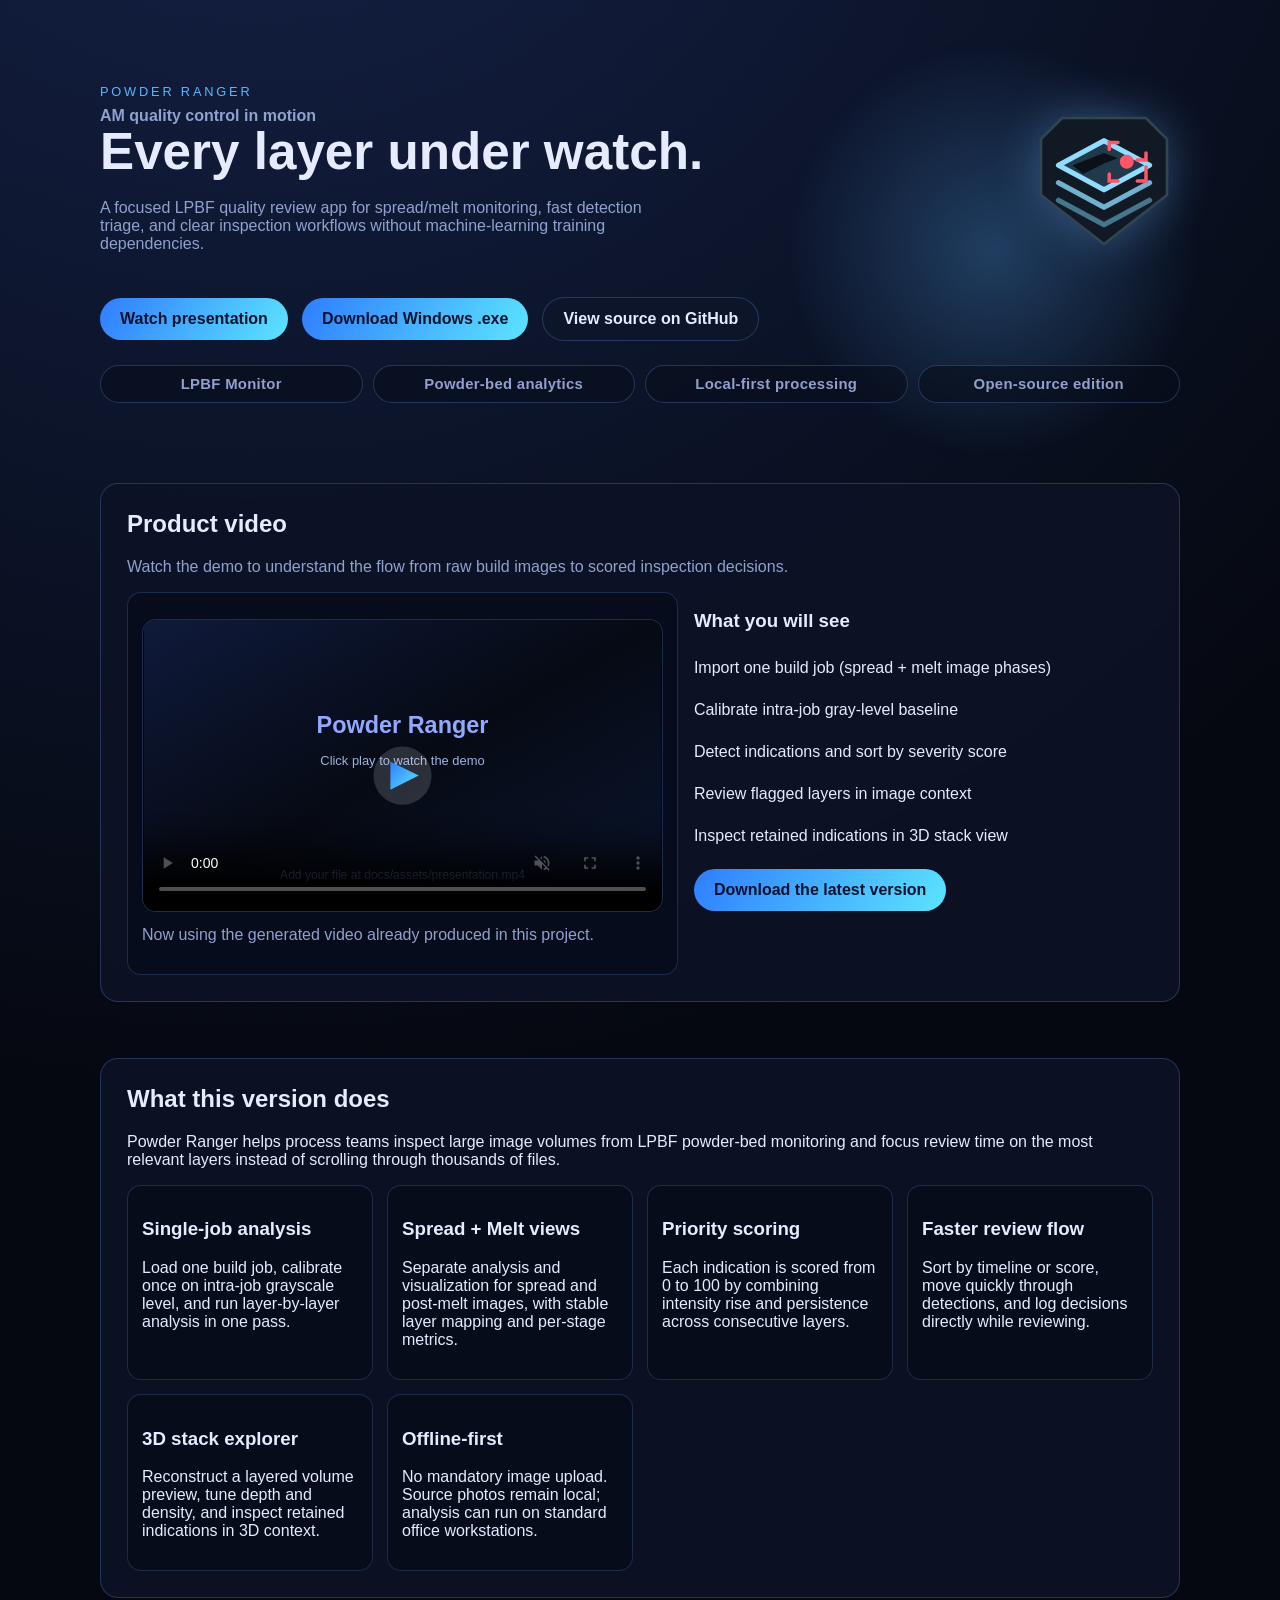
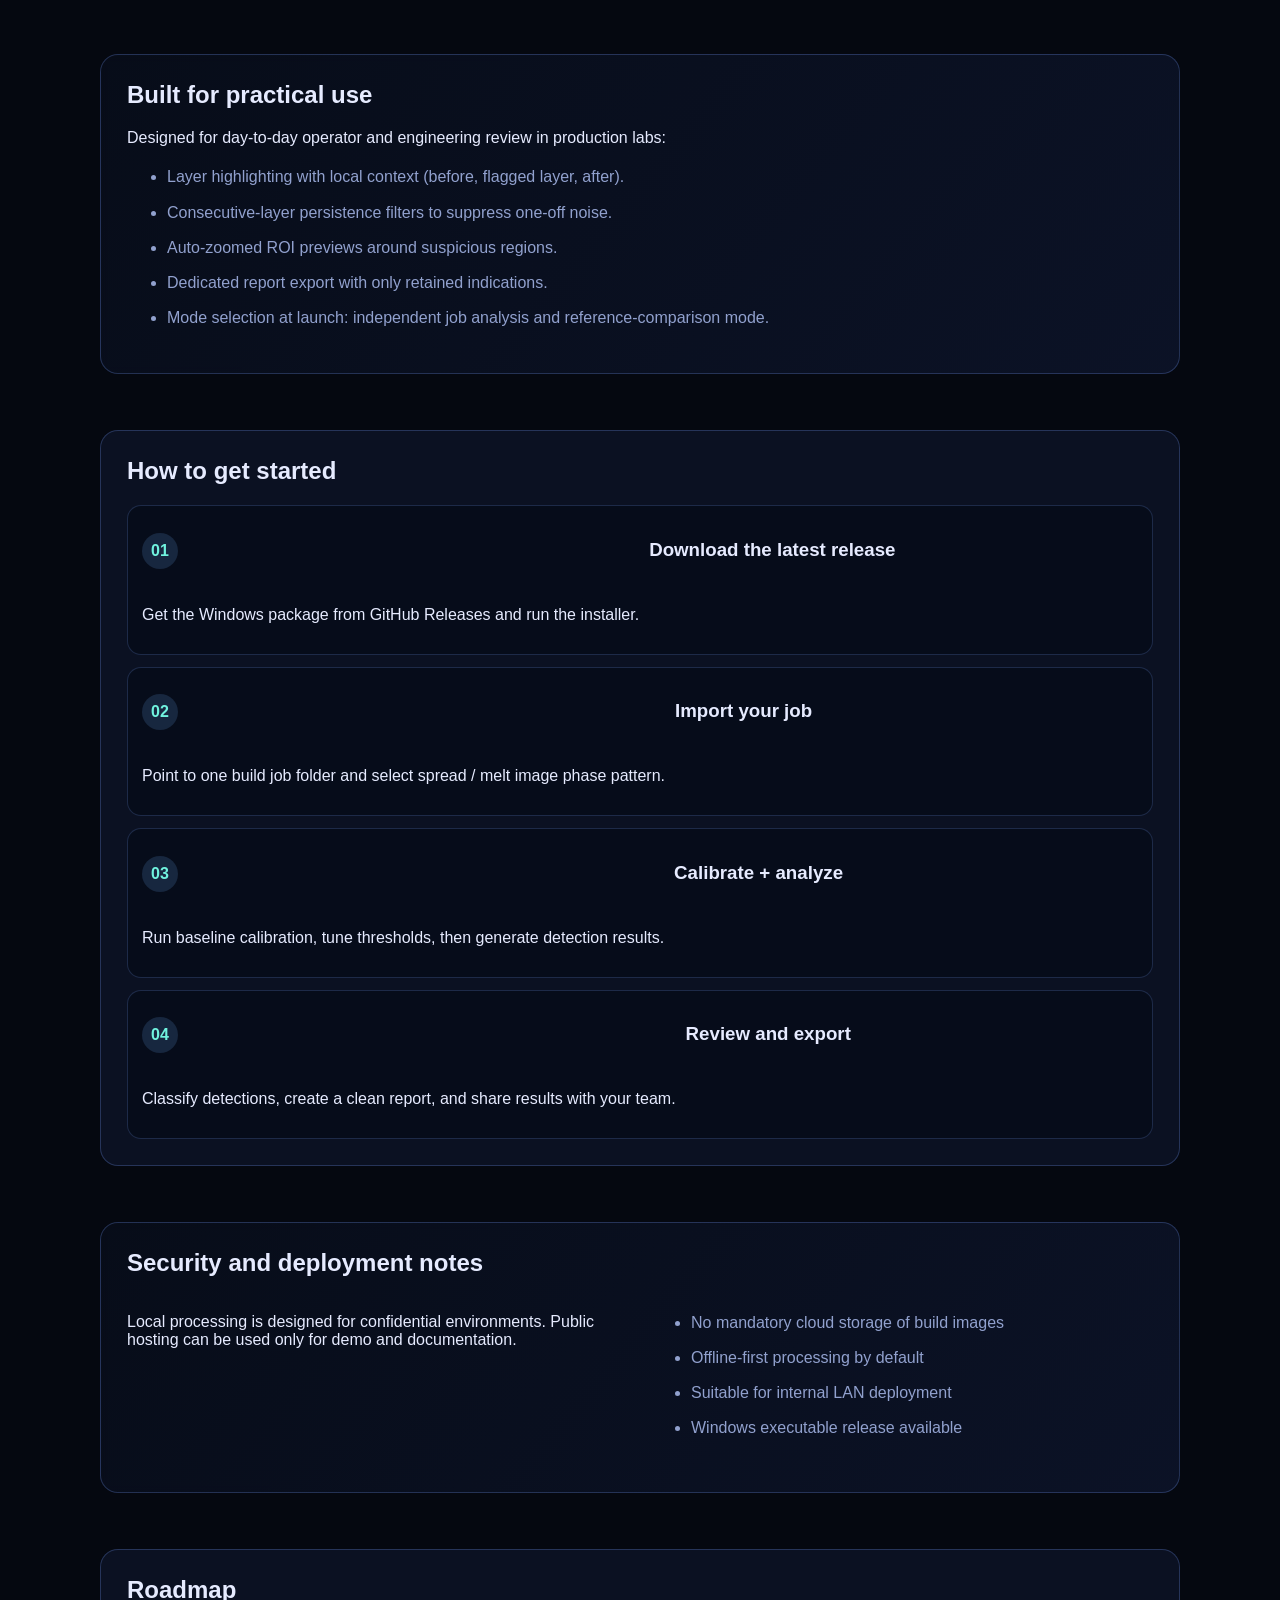
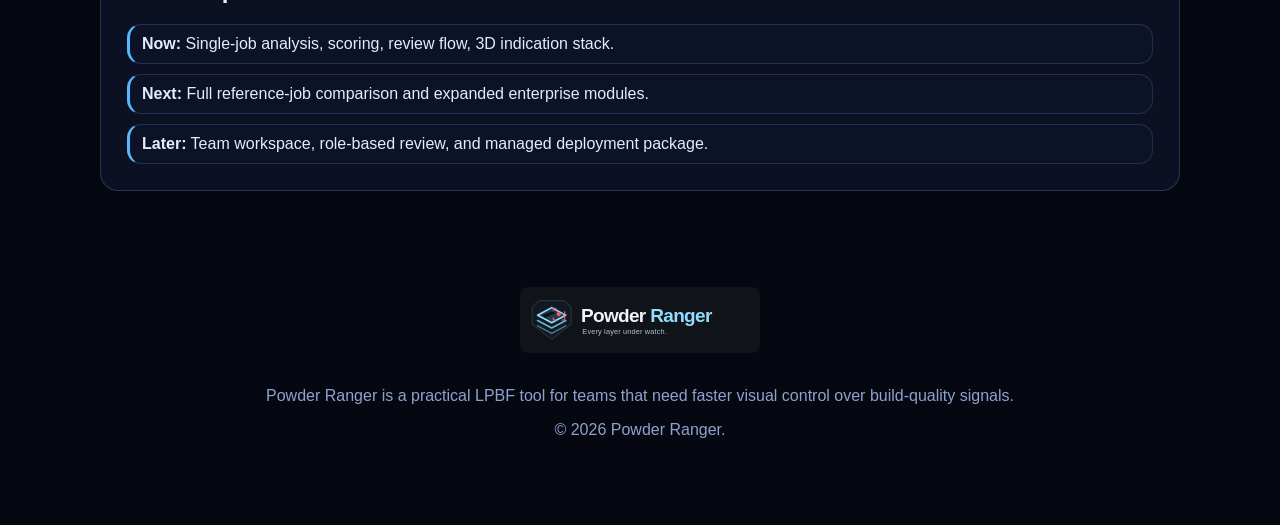
==== commit baf0155e: "Adjust hero icon size/right alignment and add repeating halo pulse" ====
--- a/docs/index.html
+++ b/docs/index.html
@@ -25,7 +25,9 @@
             machine-learning training dependencies.
           </p>
         </div>
-        <img class="hero-logo-large" src="assets/powder-ranger-icon.svg" alt="Powder Ranger icon" />
+        <div class="hero-logo-wrap">
+          <img class="hero-logo-large" src="assets/powder-ranger-icon.svg" alt="Powder Ranger icon" />
+        </div>
       </div>
 
       <div class="hero-actions">
--- a/docs/styles.css
+++ b/docs/styles.css
@@ -46,7 +46,7 @@
 
 .hero-title-row {
   display: grid;
-  grid-template-columns: 1fr auto;
+  grid-template-columns: minmax(0, 1fr) auto;
   gap: 24px;
   align-items: center;
   margin-bottom: 18px;
@@ -74,11 +74,31 @@
 }
 
 .hero-logo-large {
-  width: clamp(150px, 26vw, 320px);
+  width: clamp(88px, 11vw, 140px);
   height: auto;
+}
+
+.hero-logo-wrap {
+  display: grid;
+  place-items: center end;
+  margin-left: auto;
+  padding: 6px;
+  border-radius: 50%;
+  filter: drop-shadow(0 0 24px rgba(114, 183, 255, 0.35));
+  animation: logo-pulse 2.6s ease-in-out infinite;
   justify-self: end;
-  margin-left: auto;
-  filter: drop-shadow(0 0 24px rgba(114, 183, 255, 0.35));
+}
+
+@keyframes logo-pulse {
+  0%,
+  100% {
+    filter: drop-shadow(0 0 16px rgba(114, 183, 255, 0.30));
+    transform: translateY(0px) scale(1);
+  }
+  50% {
+    filter: drop-shadow(0 0 26px rgba(112, 226, 255, 0.58));
+    transform: translateY(0px) scale(1.04);
+  }
 }
 
 h1 {
@@ -306,8 +326,7 @@
   }
 
   .hero-logo-large {
-    width: 140px;
-    justify-self: start;
+    width: 96px;
   }
 
   h1 {
